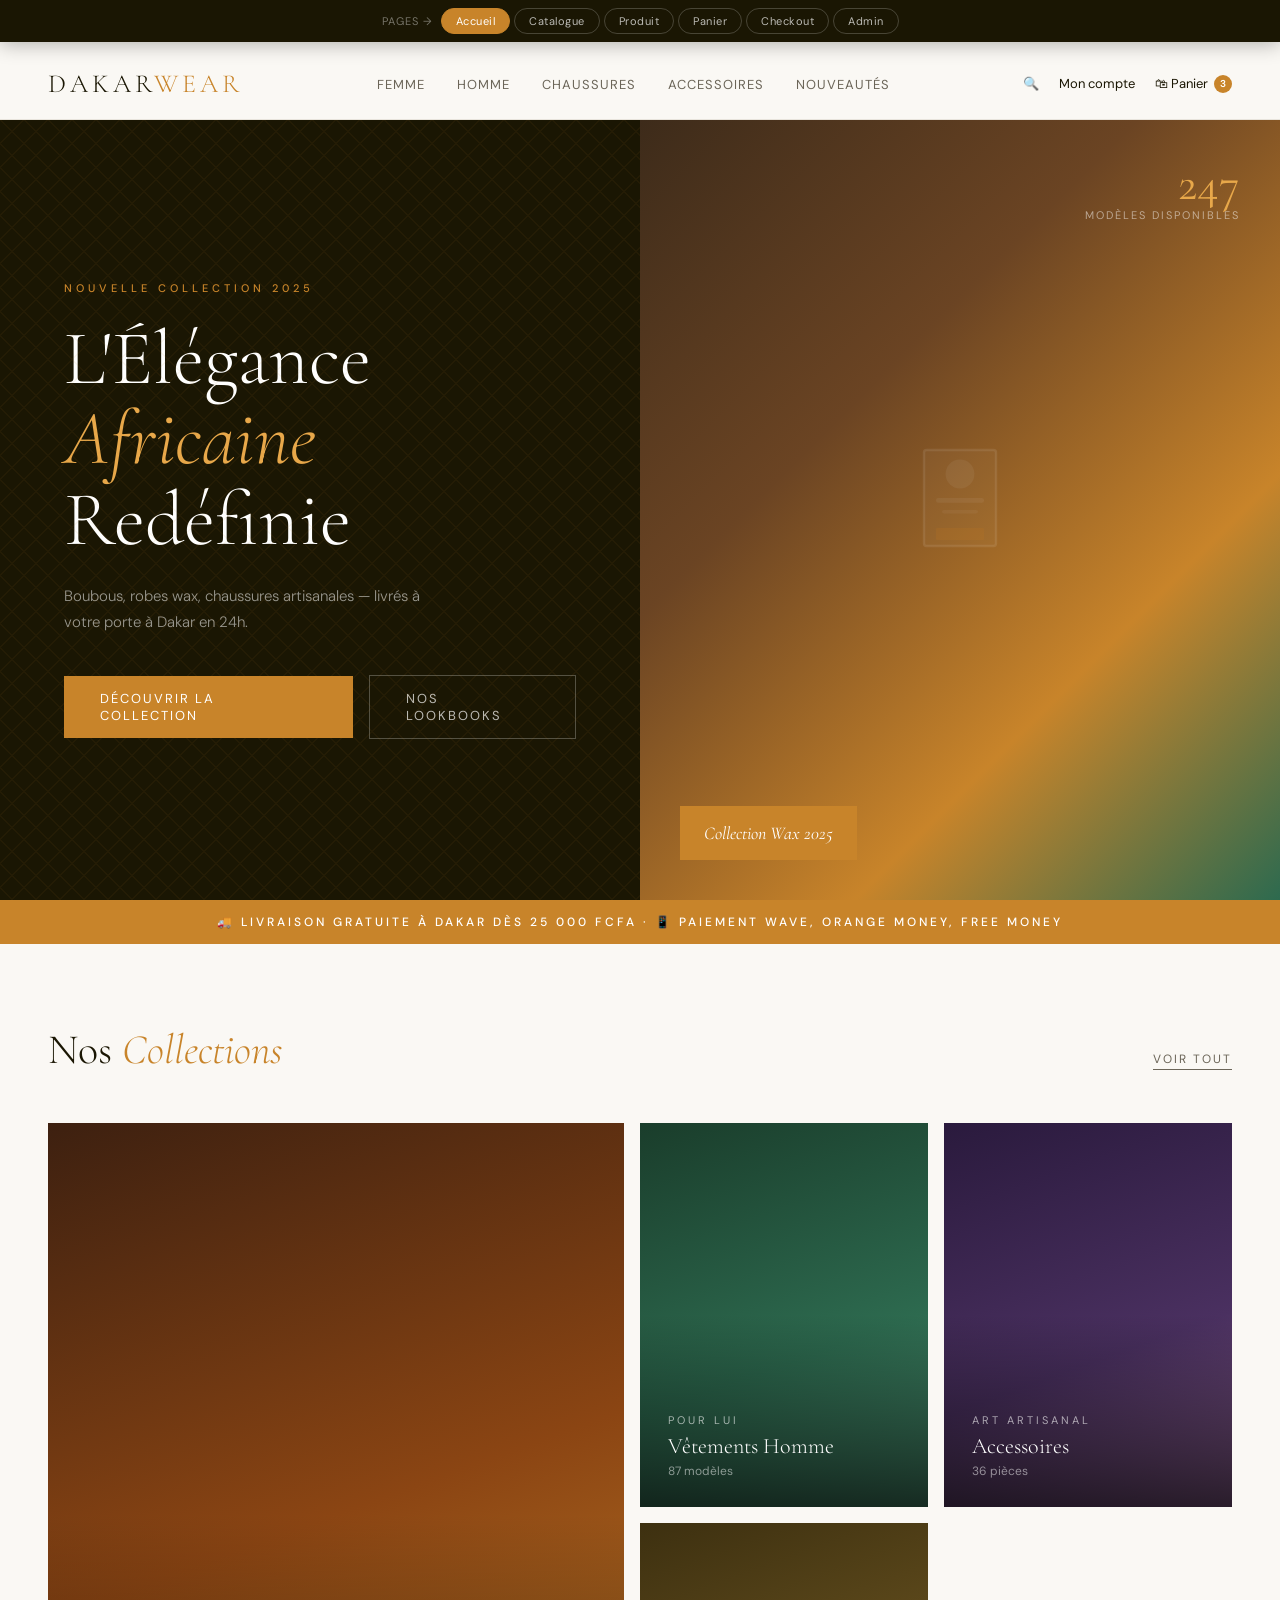
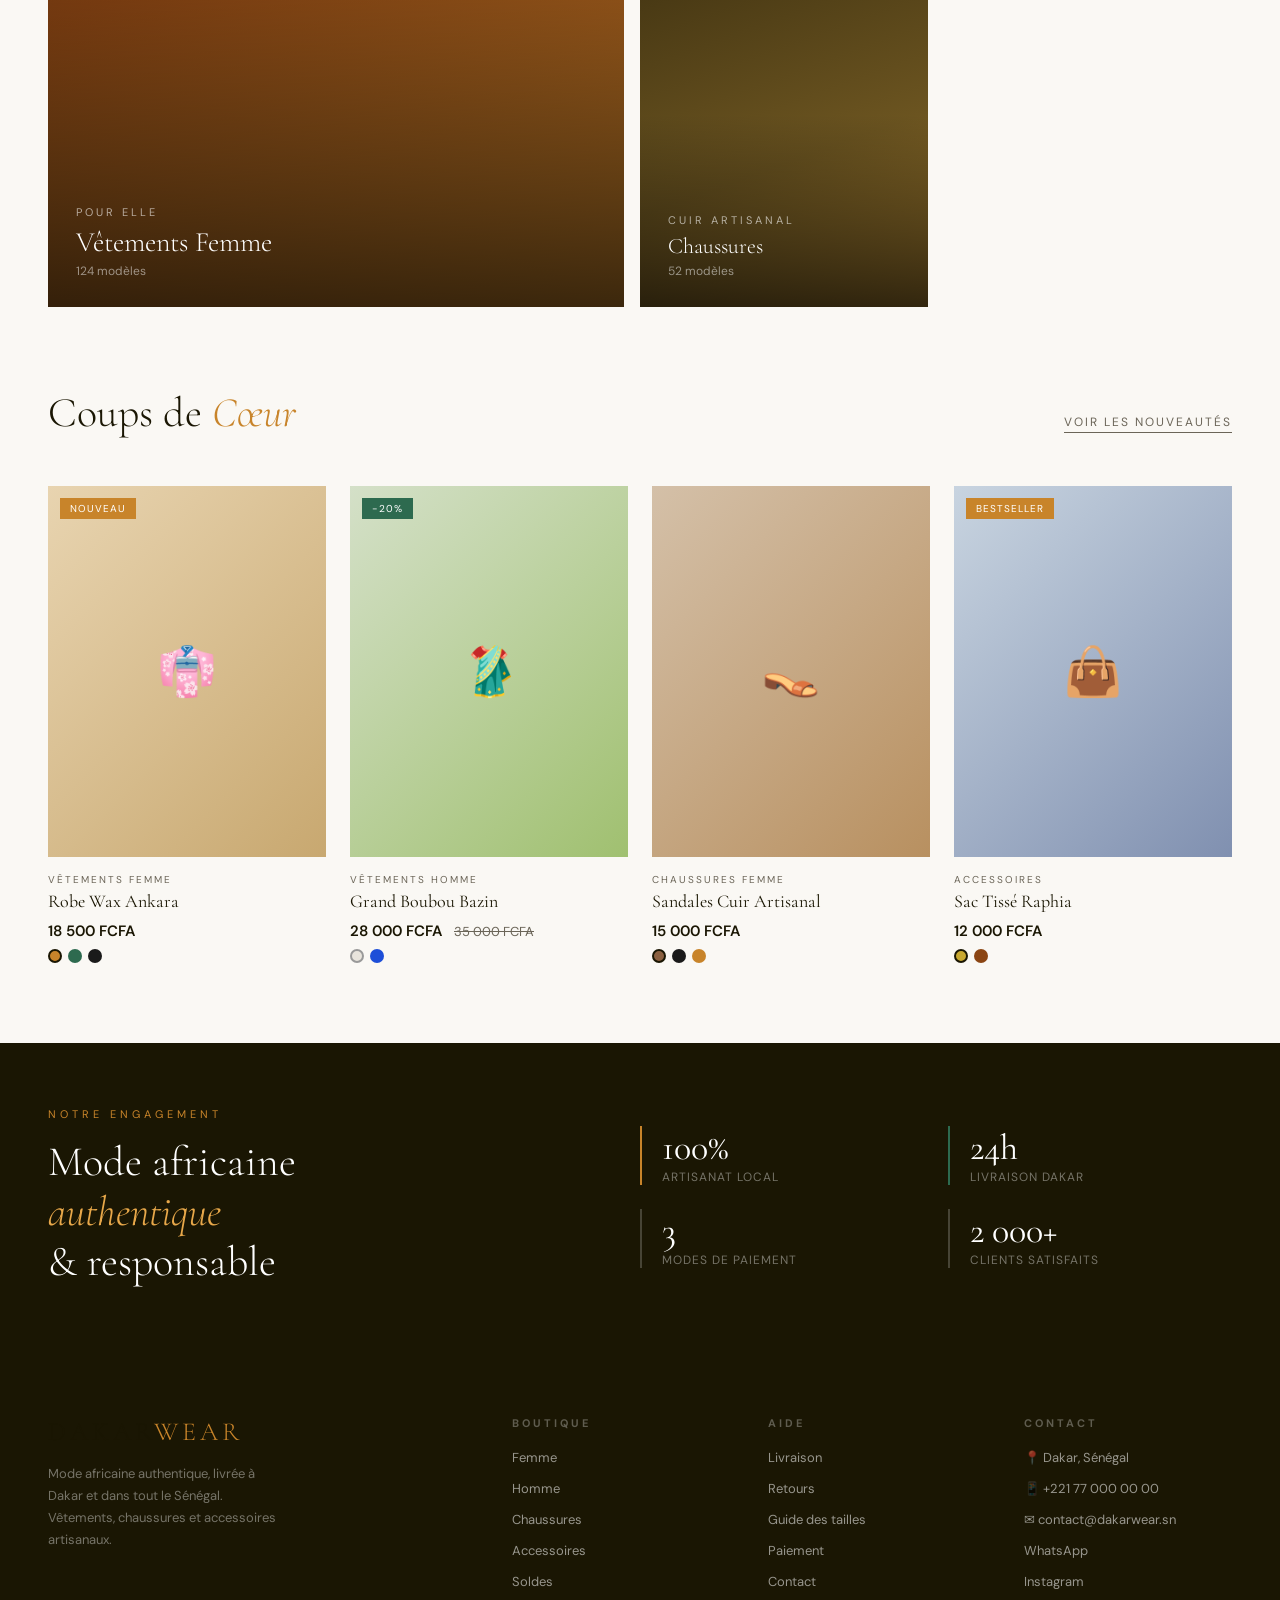
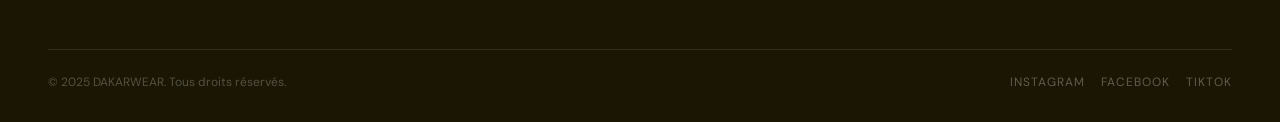
==== mockup/index.html @ 2a0f9be3 "feat: mockup HTML complet boutique africaine" ====
<!DOCTYPE html>
<html lang="fr">
<head>
<meta charset="UTF-8">
<meta name="viewport" content="width=device-width, initial-scale=1.0">
<title>DAKAR WEAR — Mockup</title>
<link href="https://fonts.googleapis.com/css2?family=Cormorant+Garamond:ital,wght@0,300;0,400;0,600;1,300;1,400&family=DM+Sans:wght@300;400;500;600&display=swap" rel="stylesheet">
<style>
  /* ===================== RESET & ROOT ===================== */
  *, *::before, *::after { box-sizing: border-box; margin: 0; padding: 0; }

  :root {
    --ocre: #C8842A;
    --ocre-light: #E8A84A;
    --ocre-dark: #A06818;
    --vert: #2D6A4F;
    --vert-light: #3D8A68;
    --fond: #FAF8F4;
    --noir: #1A1603;
    --gris: #6B6558;
    --gris-light: #E8E4DC;
    --blanc: #FFFFFF;
    --font-display: 'Cormorant Garamond', serif;
    --font-body: 'DM Sans', sans-serif;
  }

  html { scroll-behavior: smooth; }
  body { font-family: var(--font-body); background: var(--fond); color: var(--noir); overflow-x: hidden; }

  /* ===================== NAV PAGES ===================== */
  .page-nav {
    position: fixed; top: 0; left: 0; right: 0; z-index: 1000;
    background: var(--noir); display: flex; align-items: center;
    justify-content: center; gap: 4px; padding: 8px 16px;
    box-shadow: 0 2px 20px rgba(0,0,0,0.3);
  }
  .page-nav span { color: rgba(255,255,255,0.4); font-size: 11px; font-family: var(--font-body); margin-right: 4px; letter-spacing: 1px; text-transform: uppercase; }
  .nav-btn {
    background: transparent; border: 1px solid rgba(255,255,255,0.2);
    color: rgba(255,255,255,0.7); padding: 5px 14px; border-radius: 20px;
    font-family: var(--font-body); font-size: 11px; cursor: pointer;
    transition: all 0.2s; letter-spacing: 0.5px;
  }
  .nav-btn:hover, .nav-btn.active { background: var(--ocre); border-color: var(--ocre); color: white; }

  /* ===================== PAGES ===================== */
  .page { display: none; padding-top: 48px; min-height: 100vh; }
  .page.active { display: block; }

  /* ===================== HEADER ===================== */
  .site-header {
    position: sticky; top: 48px; z-index: 100;
    background: rgba(250, 248, 244, 0.95); backdrop-filter: blur(12px);
    border-bottom: 1px solid var(--gris-light);
    display: flex; align-items: center; justify-content: space-between;
    padding: 0 48px; height: 72px;
  }
  .logo {
    font-family: var(--font-display); font-size: 26px; font-weight: 300;
    letter-spacing: 4px; color: var(--noir); text-transform: uppercase;
    text-decoration: none;
  }
  .logo span { color: var(--ocre); }
  .header-nav { display: flex; gap: 32px; list-style: none; }
  .header-nav a { font-size: 13px; color: var(--gris); text-decoration: none; letter-spacing: 1px; text-transform: uppercase; transition: color 0.2s; }
  .header-nav a:hover { color: var(--ocre); }
  .header-actions { display: flex; align-items: center; gap: 20px; }
  .header-actions a { color: var(--noir); text-decoration: none; font-size: 13px; display: flex; align-items: center; gap: 6px; }
  .cart-badge {
    background: var(--ocre); color: white; border-radius: 50%;
    width: 18px; height: 18px; font-size: 10px; font-weight: 600;
    display: inline-flex; align-items: center; justify-content: center;
  }

  /* ===================== HERO ===================== */
  .hero {
    position: relative; height: calc(100vh - 120px); min-height: 600px;
    display: grid; grid-template-columns: 1fr 1fr; overflow: hidden;
  }
  .hero-left {
    background: var(--noir); display: flex; flex-direction: column;
    justify-content: center; padding: 80px 64px; position: relative; overflow: hidden;
  }
  .hero-pattern {
    position: absolute; inset: 0; opacity: 0.06;
    background-image:
      repeating-linear-gradient(45deg, var(--ocre) 0, var(--ocre) 1px, transparent 0, transparent 50%),
      repeating-linear-gradient(-45deg, var(--ocre) 0, var(--ocre) 1px, transparent 0, transparent 50%);
    background-size: 24px 24px;
  }
  .hero-eyebrow {
    font-size: 11px; letter-spacing: 4px; text-transform: uppercase;
    color: var(--ocre); margin-bottom: 24px; font-family: var(--font-body); font-weight: 500;
  }
  .hero-title {
    font-family: var(--font-display); font-size: clamp(52px, 6vw, 86px);
    font-weight: 300; color: white; line-height: 1.05; margin-bottom: 24px;
  }
  .hero-title em { font-style: italic; color: var(--ocre-light); }
  .hero-sub {
    font-size: 15px; color: rgba(255,255,255,0.55); line-height: 1.7;
    margin-bottom: 40px; max-width: 380px; font-weight: 300;
  }
  .hero-cta-group { display: flex; gap: 16px; align-items: center; }
  .btn-primary {
    background: var(--ocre); color: white; padding: 14px 36px;
    border: none; font-family: var(--font-body); font-size: 13px;
    letter-spacing: 2px; text-transform: uppercase; cursor: pointer;
    text-decoration: none; display: inline-block; transition: background 0.2s;
  }
  .btn-primary:hover { background: var(--ocre-dark); }
  .btn-outline {
    background: transparent; color: rgba(255,255,255,0.7); padding: 14px 36px;
    border: 1px solid rgba(255,255,255,0.25); font-family: var(--font-body);
    font-size: 13px; letter-spacing: 2px; text-transform: uppercase;
    cursor: pointer; text-decoration: none; display: inline-block; transition: all 0.2s;
  }
  .btn-outline:hover { border-color: var(--ocre); color: var(--ocre); }
  .hero-right { position: relative; overflow: hidden; }
  .hero-img {
    width: 100%; height: 100%; object-fit: cover;
    filter: saturate(0.9) contrast(1.05);
  }
  .hero-img-placeholder {
    width: 100%; height: 100%;
    background: linear-gradient(135deg, #3D2B1A 0%, #6B4423 35%, #C8842A 70%, #2D6A4F 100%);
    display: flex; align-items: center; justify-content: center;
  }
  .hero-img-placeholder svg { width: 120px; opacity: 0.3; }
  .hero-badge {
    position: absolute; bottom: 40px; left: 40px;
    background: var(--ocre); color: white; padding: 16px 24px;
    font-family: var(--font-display); font-size: 18px; font-style: italic;
  }
  .hero-stat { position: absolute; top: 40px; right: 40px; text-align: right; }
  .hero-stat-num { font-family: var(--font-display); font-size: 48px; color: white; line-height: 1; }
  .hero-stat-label { font-size: 11px; color: rgba(255,255,255,0.5); letter-spacing: 2px; text-transform: uppercase; }

  /* ===================== STRIP ===================== */
  .strip {
    background: var(--ocre); color: white; text-align: center;
    padding: 14px; font-size: 12px; letter-spacing: 3px; text-transform: uppercase;
    font-weight: 500;
  }
  .strip-vert { background: var(--vert); }

  /* ===================== SECTION ===================== */
  .section { padding: 80px 48px; }
  .section-header { display: flex; align-items: baseline; justify-content: space-between; margin-bottom: 48px; }
  .section-title { font-family: var(--font-display); font-size: 42px; font-weight: 300; }
  .section-title em { font-style: italic; color: var(--ocre); }
  .section-link { font-size: 12px; letter-spacing: 2px; text-transform: uppercase; color: var(--gris); text-decoration: none; border-bottom: 1px solid var(--gris); padding-bottom: 2px; }

  /* ===================== CATEGORIES GRID ===================== */
  .cat-grid { display: grid; grid-template-columns: 2fr 1fr 1fr; gap: 16px; }
  .cat-card {
    position: relative; overflow: hidden; cursor: pointer;
    aspect-ratio: 3/4;
  }
  .cat-card:first-child { aspect-ratio: unset; grid-row: span 2; }
  .cat-bg {
    width: 100%; height: 100%;
    transition: transform 0.5s ease;
  }
  .cat-card:hover .cat-bg { transform: scale(1.04); }
  .cat-bg-1 { background: linear-gradient(160deg, #3D2010 0%, #8B4513 50%, #C8842A 100%); }
  .cat-bg-2 { background: linear-gradient(160deg, #1A3D2B 0%, #2D6A4F 60%, #4A9070 100%); }
  .cat-bg-3 { background: linear-gradient(160deg, #2A1A3D 0%, #4A3060 60%, #8B6090 100%); }
  .cat-bg-4 { background: linear-gradient(160deg, #3D3010 0%, #6B5420 60%, #A88030 100%); }
  .cat-overlay {
    position: absolute; inset: 0;
    background: linear-gradient(to top, rgba(0,0,0,0.7) 0%, transparent 50%);
    display: flex; flex-direction: column; justify-content: flex-end; padding: 28px;
  }
  .cat-label { font-size: 11px; color: rgba(255,255,255,0.6); letter-spacing: 3px; text-transform: uppercase; margin-bottom: 6px; }
  .cat-name { font-family: var(--font-display); font-size: 28px; color: white; font-weight: 300; }
  .cat-count { font-size: 12px; color: rgba(255,255,255,0.5); margin-top: 4px; }

  /* ===================== PRODUCT GRID ===================== */
  .product-grid { display: grid; grid-template-columns: repeat(4, 1fr); gap: 24px; }
  .product-grid-3 { grid-template-columns: repeat(3, 1fr); }
  .product-card { cursor: pointer; }
  .product-img-wrap { position: relative; aspect-ratio: 3/4; overflow: hidden; background: var(--gris-light); margin-bottom: 16px; }
  .product-img-placeholder {
    width: 100%; height: 100%;
    display: flex; align-items: center; justify-content: center;
    font-size: 48px;
  }
  .product-badge {
    position: absolute; top: 12px; left: 12px;
    background: var(--ocre); color: white; font-size: 10px;
    letter-spacing: 1px; text-transform: uppercase; padding: 4px 10px;
  }
  .product-badge-vert { background: var(--vert); }
  .product-quick-add {
    position: absolute; bottom: 0; left: 0; right: 0;
    background: var(--noir); color: white; text-align: center;
    padding: 12px; font-size: 11px; letter-spacing: 2px; text-transform: uppercase;
    transform: translateY(100%); transition: transform 0.25s;
  }
  .product-card:hover .product-quick-add { transform: translateY(0); }
  .product-brand { font-size: 10px; color: var(--gris); letter-spacing: 2px; text-transform: uppercase; margin-bottom: 4px; }
  .product-name { font-family: var(--font-display); font-size: 18px; font-weight: 400; margin-bottom: 8px; }
  .product-price { font-size: 15px; font-weight: 600; color: var(--noir); }
  .product-price-old { font-size: 13px; color: var(--gris); text-decoration: line-through; margin-left: 8px; font-weight: 400; }
  .product-colors { display: flex; gap: 6px; margin-top: 8px; }
  .color-dot { width: 14px; height: 14px; border-radius: 50%; border: 2px solid transparent; cursor: pointer; }
  .color-dot.active { border-color: var(--noir); }

  /* ===================== SIDEBAR LAYOUT ===================== */
  .shop-layout { display: grid; grid-template-columns: 260px 1fr; gap: 40px; padding: 40px 48px; }
  .sidebar h3 { font-family: var(--font-display); font-size: 22px; font-weight: 400; margin-bottom: 24px; padding-bottom: 16px; border-bottom: 1px solid var(--gris-light); }
  .filter-group { margin-bottom: 28px; }
  .filter-label { font-size: 11px; letter-spacing: 2px; text-transform: uppercase; color: var(--gris); margin-bottom: 12px; display: block; font-weight: 500; }
  .filter-options { display: flex; flex-direction: column; gap: 10px; }
  .filter-option { display: flex; align-items: center; gap: 10px; font-size: 14px; color: var(--noir); cursor: pointer; }
  .filter-option input[type="checkbox"] { accent-color: var(--ocre); width: 16px; height: 16px; }
  .filter-option span.count { color: var(--gris); font-size: 12px; margin-left: auto; }
  .size-grid { display: flex; flex-wrap: wrap; gap: 8px; }
  .size-btn { width: 42px; height: 36px; border: 1px solid var(--gris-light); background: white; font-size: 12px; cursor: pointer; transition: all 0.2s; }
  .size-btn:hover, .size-btn.active { background: var(--noir); color: white; border-color: var(--noir); }
  .price-range { display: flex; flex-direction: column; gap: 8px; }
  .price-range input[type="range"] { accent-color: var(--ocre); width: 100%; }
  .price-range-labels { display: flex; justify-content: space-between; font-size: 12px; color: var(--gris); }
  .shop-content {}
  .shop-toolbar { display: flex; align-items: center; justify-content: space-between; margin-bottom: 28px; }
  .result-count { font-size: 13px; color: var(--gris); }
  .sort-select { border: 1px solid var(--gris-light); padding: 8px 16px; font-family: var(--font-body); font-size: 13px; background: white; cursor: pointer; }

  /* ===================== PRODUIT DETAIL ===================== */
  .product-detail { display: grid; grid-template-columns: 1fr 1fr; gap: 0; min-height: calc(100vh - 120px); }
  .product-gallery { position: relative; background: var(--gris-light); }
  .gallery-main { aspect-ratio: 4/5; width: 100%; display: flex; align-items: center; justify-content: center; font-size: 120px; background: linear-gradient(135deg, #E8DCC8 0%, #D4C4A4 100%); }
  .gallery-thumbs { display: flex; gap: 8px; padding: 16px; }
  .gallery-thumb { width: 72px; height: 90px; background: var(--gris-light); cursor: pointer; border: 2px solid transparent; display: flex; align-items: center; justify-content: center; font-size: 24px; transition: border-color 0.2s; }
  .gallery-thumb.active { border-color: var(--ocre); }
  .product-info { padding: 64px 48px; display: flex; flex-direction: column; }
  .breadcrumb { font-size: 12px; color: var(--gris); margin-bottom: 24px; display: flex; gap: 8px; }
  .breadcrumb span { color: var(--gris-light); }
  .product-detail-cat { font-size: 11px; letter-spacing: 3px; text-transform: uppercase; color: var(--ocre); margin-bottom: 12px; font-weight: 500; }
  .product-detail-name { font-family: var(--font-display); font-size: 42px; font-weight: 300; line-height: 1.1; margin-bottom: 20px; }
  .product-detail-price { font-size: 28px; font-weight: 600; margin-bottom: 8px; }
  .product-detail-price-old { font-size: 18px; color: var(--gris); text-decoration: line-through; font-weight: 400; margin-left: 12px; }
  .product-detail-sub { font-size: 13px; color: var(--vert); font-weight: 500; margin-bottom: 28px; }
  .divider { height: 1px; background: var(--gris-light); margin: 24px 0; }
  .option-label { font-size: 11px; letter-spacing: 2px; text-transform: uppercase; color: var(--gris); margin-bottom: 12px; display: block; font-weight: 500; }
  .color-options { display: flex; gap: 12px; margin-bottom: 24px; }
  .color-swatch { width: 32px; height: 32px; border-radius: 50%; cursor: pointer; border: 3px solid transparent; transition: all 0.2s; }
  .color-swatch.active { border-color: var(--noir); transform: scale(1.1); }
  .size-options { display: flex; flex-wrap: wrap; gap: 10px; margin-bottom: 32px; }
  .size-opt { width: 52px; height: 44px; border: 1px solid var(--gris-light); background: white; font-size: 13px; cursor: pointer; transition: all 0.2s; display: flex; align-items: center; justify-content: center; }
  .size-opt:hover { border-color: var(--noir); }
  .size-opt.active { background: var(--noir); color: white; border-color: var(--noir); }
  .size-opt.disabled { opacity: 0.3; cursor: not-allowed; text-decoration: line-through; }
  .add-to-cart-btn { background: var(--noir); color: white; padding: 18px; width: 100%; border: none; font-family: var(--font-body); font-size: 13px; letter-spacing: 3px; text-transform: uppercase; cursor: pointer; transition: background 0.2s; margin-bottom: 12px; }
  .add-to-cart-btn:hover { background: var(--ocre); }
  .wishlist-btn { background: transparent; color: var(--gris); padding: 14px; width: 100%; border: 1px solid var(--gris-light); font-family: var(--font-body); font-size: 13px; letter-spacing: 2px; text-transform: uppercase; cursor: pointer; transition: all 0.2s; margin-bottom: 32px; }
  .wishlist-btn:hover { border-color: var(--ocre); color: var(--ocre); }
  .product-detail-desc { font-size: 14px; line-height: 1.8; color: var(--gris); margin-bottom: 24px; }
  .delivery-info { background: var(--fond); padding: 16px; border-left: 3px solid var(--vert); }
  .delivery-info p { font-size: 13px; color: var(--gris); display: flex; align-items: center; gap: 8px; margin-bottom: 6px; }
  .delivery-info p:last-child { margin-bottom: 0; }

  /* ===================== PANIER ===================== */
  .cart-layout { display: grid; grid-template-columns: 1fr 360px; gap: 40px; padding: 40px 48px; }
  .cart-title { font-family: var(--font-display); font-size: 36px; font-weight: 300; margin-bottom: 8px; }
  .cart-count-label { font-size: 13px; color: var(--gris); margin-bottom: 32px; }
  .cart-items { display: flex; flex-direction: column; gap: 0; }
  .cart-item { display: grid; grid-template-columns: 100px 1fr auto; gap: 20px; padding: 24px 0; border-bottom: 1px solid var(--gris-light); align-items: center; }
  .cart-item-img { aspect-ratio: 3/4; background: var(--gris-light); display: flex; align-items: center; justify-content: center; font-size: 36px; }
  .cart-item-name { font-family: var(--font-display); font-size: 20px; font-weight: 400; margin-bottom: 6px; }
  .cart-item-meta { font-size: 12px; color: var(--gris); letter-spacing: 1px; text-transform: uppercase; margin-bottom: 12px; }
  .qty-control { display: flex; align-items: center; gap: 12px; }
  .qty-btn { width: 28px; height: 28px; border: 1px solid var(--gris-light); background: white; cursor: pointer; font-size: 14px; display: flex; align-items: center; justify-content: center; transition: all 0.2s; }
  .qty-btn:hover { background: var(--noir); color: white; border-color: var(--noir); }
  .qty-num { font-size: 16px; font-weight: 500; min-width: 20px; text-align: center; }
  .cart-item-price-col { text-align: right; display: flex; flex-direction: column; gap: 12px; align-items: flex-end; }
  .cart-item-price { font-size: 18px; font-weight: 600; }
  .cart-remove { font-size: 12px; color: var(--gris); text-decoration: underline; cursor: pointer; background: none; border: none; font-family: var(--font-body); }
  .cart-summary { position: sticky; top: 100px; }
  .cart-summary-box { background: white; border: 1px solid var(--gris-light); padding: 32px; }
  .summary-title { font-family: var(--font-display); font-size: 24px; font-weight: 400; margin-bottom: 24px; }
  .summary-line { display: flex; justify-content: space-between; font-size: 14px; margin-bottom: 12px; color: var(--gris); }
  .summary-line.total { font-size: 18px; font-weight: 600; color: var(--noir); border-top: 1px solid var(--gris-light); padding-top: 16px; margin-top: 16px; }
  .coupon-input { display: flex; gap: 0; margin-bottom: 20px; }
  .coupon-input input { flex: 1; padding: 12px 16px; border: 1px solid var(--gris-light); font-family: var(--font-body); font-size: 13px; outline: none; }
  .coupon-input button { padding: 12px 20px; background: var(--noir); color: white; border: none; font-family: var(--font-body); font-size: 12px; letter-spacing: 1px; cursor: pointer; }
  .checkout-btn { width: 100%; padding: 18px; background: var(--ocre); color: white; border: none; font-family: var(--font-body); font-size: 13px; letter-spacing: 3px; text-transform: uppercase; cursor: pointer; transition: background 0.2s; margin-bottom: 16px; }
  .checkout-btn:hover { background: var(--ocre-dark); }
  .payment-icons { display: flex; gap: 8px; justify-content: center; align-items: center; }
  .pay-icon { background: var(--fond); border: 1px solid var(--gris-light); padding: 6px 12px; font-size: 11px; font-weight: 600; letter-spacing: 1px; border-radius: 4px; }
  .pay-icon.wave { background: #1D8BF8; color: white; border-color: #1D8BF8; }
  .pay-icon.orange { background: #FF6600; color: white; border-color: #FF6600; }
  .pay-icon.free { background: #00C853; color: white; border-color: #00C853; }

  /* ===================== CHECKOUT ===================== */
  .checkout-layout { display: grid; grid-template-columns: 1fr 400px; gap: 0; min-height: calc(100vh - 120px); }
  .checkout-form-side { padding: 48px; border-right: 1px solid var(--gris-light); }
  .checkout-summary-side { padding: 48px; background: white; }
  .checkout-steps { display: flex; gap: 0; margin-bottom: 40px; }
  .checkout-step { flex: 1; display: flex; align-items: center; gap: 12px; padding-bottom: 16px; border-bottom: 2px solid var(--gris-light); position: relative; }
  .checkout-step.active { border-bottom-color: var(--ocre); }
  .checkout-step.done { border-bottom-color: var(--vert); }
  .step-num { width: 28px; height: 28px; border-radius: 50%; border: 2px solid var(--gris-light); display: flex; align-items: center; justify-content: center; font-size: 12px; font-weight: 600; flex-shrink: 0; }
  .checkout-step.active .step-num { background: var(--ocre); border-color: var(--ocre); color: white; }
  .checkout-step.done .step-num { background: var(--vert); border-color: var(--vert); color: white; }
  .step-label { font-size: 12px; color: var(--gris); letter-spacing: 1px; text-transform: uppercase; }
  .checkout-step.active .step-label { color: var(--noir); font-weight: 500; }
  .form-section-title { font-family: var(--font-display); font-size: 28px; font-weight: 300; margin-bottom: 28px; }
  .form-row { display: grid; grid-template-columns: 1fr 1fr; gap: 16px; margin-bottom: 16px; }
  .form-row.full { grid-template-columns: 1fr; }
  .form-group { display: flex; flex-direction: column; gap: 6px; margin-bottom: 16px; }
  .form-group label { font-size: 11px; letter-spacing: 2px; text-transform: uppercase; color: var(--gris); font-weight: 500; }
  .form-group input, .form-group select, .form-group textarea {
    padding: 12px 16px; border: 1px solid var(--gris-light); background: white;
    font-family: var(--font-body); font-size: 14px; outline: none;
    transition: border-color 0.2s;
  }
  .form-group input:focus, .form-group select:focus { border-color: var(--ocre); }
  .phone-input { display: flex; }
  .phone-prefix { padding: 12px 14px; background: var(--fond); border: 1px solid var(--gris-light); border-right: none; font-size: 14px; color: var(--gris); white-space: nowrap; }
  .phone-field { flex: 1; padding: 12px 16px; border: 1px solid var(--gris-light); font-family: var(--font-body); font-size: 14px; outline: none; }
  .payment-methods { display: flex; flex-direction: column; gap: 12px; margin-bottom: 28px; }
  .payment-method {
    border: 2px solid var(--gris-light); padding: 16px 20px;
    display: flex; align-items: center; gap: 16px; cursor: pointer; transition: all 0.2s;
  }
  .payment-method.selected { border-color: var(--ocre); background: #FFF8F0; }
  .payment-method input[type="radio"] { accent-color: var(--ocre); width: 18px; height: 18px; }
  .payment-method-logo { font-weight: 700; font-size: 14px; padding: 4px 10px; border-radius: 4px; }
  .payment-method-logo.wave { background: #1D8BF8; color: white; }
  .payment-method-logo.orange { background: #FF6600; color: white; }
  .payment-method-logo.free { background: #00C853; color: white; }
  .payment-method-info { flex: 1; }
  .payment-method-name { font-size: 14px; font-weight: 500; }
  .payment-method-desc { font-size: 12px; color: var(--gris); }
  .place-order-btn { width: 100%; padding: 18px; background: var(--ocre); color: white; border: none; font-family: var(--font-body); font-size: 14px; letter-spacing: 3px; text-transform: uppercase; cursor: pointer; transition: background 0.2s; }
  .place-order-btn:hover { background: var(--ocre-dark); }
  .checkout-order-item { display: flex; gap: 16px; align-items: center; margin-bottom: 16px; padding-bottom: 16px; border-bottom: 1px solid var(--gris-light); }
  .checkout-order-img { width: 64px; height: 80px; background: var(--gris-light); display: flex; align-items: center; justify-content: center; font-size: 28px; flex-shrink: 0; position: relative; }
  .checkout-order-badge { position: absolute; top: -6px; right: -6px; background: var(--gris); color: white; border-radius: 50%; width: 20px; height: 20px; font-size: 11px; display: flex; align-items: center; justify-content: center; }
  .checkout-order-name { font-size: 14px; font-weight: 500; margin-bottom: 4px; }
  .checkout-order-meta { font-size: 12px; color: var(--gris); }
  .checkout-order-price { margin-left: auto; font-size: 14px; font-weight: 600; }

  /* ===================== ADMIN DASHBOARD ===================== */
  .admin-layout { display: grid; grid-template-columns: 220px 1fr; min-height: calc(100vh - 48px); }
  .admin-sidebar { background: var(--noir); padding: 32px 0; }
  .admin-logo { font-family: var(--font-display); font-size: 18px; color: white; padding: 0 24px 28px; border-bottom: 1px solid rgba(255,255,255,0.1); margin-bottom: 24px; letter-spacing: 2px; text-transform: uppercase; }
  .admin-logo span { color: var(--ocre); }
  .admin-nav-item { display: flex; align-items: center; gap: 12px; padding: 12px 24px; font-size: 13px; color: rgba(255,255,255,0.5); cursor: pointer; transition: all 0.2s; text-decoration: none; letter-spacing: 0.5px; }
  .admin-nav-item:hover, .admin-nav-item.active { background: rgba(255,255,255,0.06); color: white; }
  .admin-nav-item.active { border-right: 2px solid var(--ocre); color: var(--ocre-light); }
  .admin-nav-section { font-size: 10px; letter-spacing: 3px; color: rgba(255,255,255,0.2); padding: 16px 24px 8px; text-transform: uppercase; }
  .admin-content { background: #F4F2EE; padding: 36px; overflow-y: auto; }
  .admin-header { display: flex; align-items: center; justify-content: space-between; margin-bottom: 32px; }
  .admin-title { font-family: var(--font-display); font-size: 32px; font-weight: 300; }
  .admin-header-actions { display: flex; gap: 12px; }
  .btn-admin { padding: 10px 20px; background: var(--ocre); color: white; border: none; font-family: var(--font-body); font-size: 12px; letter-spacing: 1px; cursor: pointer; border-radius: 2px; }
  .stats-grid { display: grid; grid-template-columns: repeat(4, 1fr); gap: 16px; margin-bottom: 32px; }
  .stat-card { background: white; padding: 24px; border-radius: 2px; border-left: 3px solid var(--gris-light); }
  .stat-card.ocre { border-left-color: var(--ocre); }
  .stat-card.vert { border-left-color: var(--vert); }
  .stat-card.bleu { border-left-color: #2D4A6A; }
  .stat-card.rouge { border-left-color: #8B2020; }
  .stat-label { font-size: 11px; color: var(--gris); letter-spacing: 2px; text-transform: uppercase; margin-bottom: 8px; }
  .stat-value { font-family: var(--font-display); font-size: 32px; font-weight: 400; margin-bottom: 4px; }
  .stat-change { font-size: 12px; }
  .stat-change.up { color: var(--vert); }
  .stat-change.down { color: #C83030; }
  .admin-table-card { background: white; border-radius: 2px; overflow: hidden; }
  .admin-table-header { padding: 20px 24px; border-bottom: 1px solid var(--gris-light); display: flex; align-items: center; justify-content: space-between; }
  .admin-table-title { font-size: 15px; font-weight: 500; }
  table { width: 100%; border-collapse: collapse; }
  th { text-align: left; padding: 12px 24px; font-size: 11px; letter-spacing: 2px; text-transform: uppercase; color: var(--gris); background: #FAF8F4; border-bottom: 1px solid var(--gris-light); }
  td { padding: 14px 24px; font-size: 13px; border-bottom: 1px solid #F0EDE8; }
  tr:last-child td { border-bottom: none; }
  tr:hover td { background: #FAF8F4; }
  .status-badge { padding: 4px 10px; font-size: 11px; letter-spacing: 1px; text-transform: uppercase; font-weight: 500; border-radius: 2px; }
  .status-new { background: #EBF5FF; color: #1D6FA8; }
  .status-processing { background: #FFF8E8; color: #A06818; }
  .status-shipped { background: #EDFAF3; color: #1D7A4A; }
  .status-delivered { background: #E8F0E8; color: #2D6A4F; }
  .status-cancelled { background: #FAE8E8; color: #8B2020; }

  /* ===================== FOOTER ===================== */
  footer { background: var(--noir); color: white; padding: 64px 48px 32px; margin-top: 0; }
  .footer-grid { display: grid; grid-template-columns: 2fr 1fr 1fr 1fr; gap: 48px; margin-bottom: 48px; }
  .footer-brand .logo { display: block; margin-bottom: 16px; }
  .footer-desc { font-size: 13px; color: rgba(255,255,255,0.4); line-height: 1.7; max-width: 240px; }
  .footer-col h4 { font-size: 11px; letter-spacing: 3px; text-transform: uppercase; color: rgba(255,255,255,0.3); margin-bottom: 16px; }
  .footer-col ul { list-style: none; }
  .footer-col li { margin-bottom: 10px; }
  .footer-col a { font-size: 13px; color: rgba(255,255,255,0.55); text-decoration: none; transition: color 0.2s; }
  .footer-col a:hover { color: var(--ocre); }
  .footer-bottom { border-top: 1px solid rgba(255,255,255,0.1); padding-top: 24px; display: flex; justify-content: space-between; align-items: center; }
  .footer-bottom p { font-size: 12px; color: rgba(255,255,255,0.25); }
  .social-links { display: flex; gap: 16px; }
  .social-links a { font-size: 12px; color: rgba(255,255,255,0.3); text-decoration: none; letter-spacing: 1px; text-transform: uppercase; }
  .social-links a:hover { color: var(--ocre); }

  /* ===================== ACCENTS ===================== */
  .tag { display: inline-block; padding: 4px 10px; background: var(--fond); border: 1px solid var(--gris-light); font-size: 11px; letter-spacing: 1px; text-transform: uppercase; color: var(--gris); }
  .star { color: var(--ocre); }
  .review-stars { display: flex; gap: 2px; margin-bottom: 4px; }
  .section-bg-dark { background: var(--noir); color: white; }
  .section-bg-ocre { background: var(--ocre); color: white; }

  /* ===================== ANIMATIONS ===================== */
  @keyframes fadeIn { from { opacity: 0; transform: translateY(12px); } to { opacity: 1; transform: translateY(0); } }
  .page.active > * { animation: fadeIn 0.3s ease forwards; }
</style>
</head>
<body>

<!-- NAV PAGES MOCKUP -->
<nav class="page-nav">
  <span>PAGES →</span>
  <button class="nav-btn active" onclick="showPage('accueil')">Accueil</button>
  <button class="nav-btn" onclick="showPage('catalogue')">Catalogue</button>
  <button class="nav-btn" onclick="showPage('produit')">Produit</button>
  <button class="nav-btn" onclick="showPage('panier')">Panier</button>
  <button class="nav-btn" onclick="showPage('checkout')">Checkout</button>
  <button class="nav-btn" onclick="showPage('admin')">Admin</button>
</nav>

<!-- ==================== PAGE ACCUEIL ==================== -->
<div class="page active" id="page-accueil">

  <header class="site-header">
    <a href="#" class="logo">DAKAR<span>WEAR</span></a>
    <ul class="header-nav">
      <li><a href="#">Femme</a></li>
      <li><a href="#">Homme</a></li>
      <li><a href="#">Chaussures</a></li>
      <li><a href="#">Accessoires</a></li>
      <li><a href="#">Nouveautés</a></li>
    </ul>
    <div class="header-actions">
      <a href="#">🔍</a>
      <a href="#">Mon compte</a>
      <a href="#" onclick="showPage('panier')">
        🛍 Panier <span class="cart-badge">3</span>
      </a>
    </div>
  </header>

  <!-- HERO -->
  <section class="hero">
    <div class="hero-left">
      <div class="hero-pattern"></div>
      <p class="hero-eyebrow">Nouvelle Collection 2025</p>
      <h1 class="hero-title">L'Élégance<br><em>Africaine</em><br>Redéfinie</h1>
      <p class="hero-sub">Boubous, robes wax, chaussures artisanales — livrés à votre porte à Dakar en 24h.</p>
      <div class="hero-cta-group">
        <a href="#" class="btn-primary" onclick="showPage('catalogue')">Découvrir la collection</a>
        <a href="#" class="btn-outline">Nos lookbooks</a>
      </div>
    </div>
    <div class="hero-right">
      <div class="hero-img-placeholder">
        <svg viewBox="0 0 100 120" fill="none" xmlns="http://www.w3.org/2000/svg">
          <rect x="20" y="10" width="60" height="80" rx="2" fill="rgba(255,255,255,0.1)" stroke="rgba(255,255,255,0.3)" stroke-width="2"/>
          <circle cx="50" cy="30" r="12" fill="rgba(255,255,255,0.2)"/>
          <rect x="30" y="50" width="40" height="4" rx="2" fill="rgba(255,255,255,0.2)"/>
          <rect x="35" y="60" width="30" height="3" rx="2" fill="rgba(255,255,255,0.15)"/>
          <rect x="30" y="75" width="40" height="10" rx="1" fill="rgba(200,132,42,0.6)"/>
        </svg>
      </div>
      <div class="hero-badge">Collection Wax 2025</div>
      <div class="hero-stat">
        <div class="hero-stat-num" style="color:var(--ocre-light);">247</div>
        <div class="hero-stat-label">Modèles disponibles</div>
      </div>
    </div>
  </section>

  <div class="strip">🚚 Livraison gratuite à Dakar dès 25 000 FCFA · 📱 Paiement Wave, Orange Money, Free Money</div>

  <!-- CATEGORIES -->
  <section class="section">
    <div class="section-header">
      <h2 class="section-title">Nos <em>Collections</em></h2>
      <a href="#" class="section-link" onclick="showPage('catalogue')">Voir tout</a>
    </div>
    <div class="cat-grid">
      <div class="cat-card" onclick="showPage('catalogue')">
        <div class="cat-bg cat-bg-1" style="height:100%;min-height:400px;"></div>
        <div class="cat-overlay">
          <span class="cat-label">Pour elle</span>
          <div class="cat-name">Vêtements Femme</div>
          <div class="cat-count">124 modèles</div>
        </div>
      </div>
      <div class="cat-card" onclick="showPage('catalogue')">
        <div class="cat-bg cat-bg-2" style="height:100%;min-height:190px;"></div>
        <div class="cat-overlay">
          <span class="cat-label">Pour lui</span>
          <div class="cat-name" style="font-size:22px;">Vêtements Homme</div>
          <div class="cat-count">87 modèles</div>
        </div>
      </div>
      <div class="cat-card" onclick="showPage('catalogue')">
        <div class="cat-bg cat-bg-3" style="height:100%;min-height:190px;"></div>
        <div class="cat-overlay">
          <span class="cat-label">Art artisanal</span>
          <div class="cat-name" style="font-size:22px;">Accessoires</div>
          <div class="cat-count">36 pièces</div>
        </div>
      </div>
      <div class="cat-card" onclick="showPage('catalogue')">
        <div class="cat-bg cat-bg-4" style="height:100%;min-height:190px;"></div>
        <div class="cat-overlay">
          <span class="cat-label">Cuir artisanal</span>
          <div class="cat-name" style="font-size:22px;">Chaussures</div>
          <div class="cat-count">52 modèles</div>
        </div>
      </div>
    </div>
  </section>

  <!-- FEATURED PRODUCTS -->
  <section class="section" style="padding-top:0;">
    <div class="section-header">
      <h2 class="section-title">Coups de <em>Cœur</em></h2>
      <a href="#" class="section-link">Voir les nouveautés</a>
    </div>
    <div class="product-grid">
      <div class="product-card" onclick="showPage('produit')">
        <div class="product-img-wrap">
          <div class="product-img-placeholder" style="background:linear-gradient(135deg,#E8D4B0,#C8A870);">👘</div>
          <span class="product-badge">Nouveau</span>
          <div class="product-quick-add">+ Ajouter au panier</div>
        </div>
        <div class="product-brand">Vêtements Femme</div>
        <div class="product-name">Robe Wax Ankara</div>
        <div>
          <span class="product-price">18 500 FCFA</span>
        </div>
        <div class="product-colors">
          <div class="color-dot active" style="background:#C8842A;"></div>
          <div class="color-dot" style="background:#2D6A4F;"></div>
          <div class="color-dot" style="background:#1A1A1A;"></div>
        </div>
      </div>
      <div class="product-card" onclick="showPage('produit')">
        <div class="product-img-wrap">
          <div class="product-img-placeholder" style="background:linear-gradient(135deg,#D4E0C8,#A0C070);">🥻</div>
          <span class="product-badge product-badge-vert">−20%</span>
          <div class="product-quick-add">+ Ajouter au panier</div>
        </div>
        <div class="product-brand">Vêtements Homme</div>
        <div class="product-name">Grand Boubou Bazin</div>
        <div>
          <span class="product-price">28 000 FCFA</span>
          <span class="product-price-old">35 000 FCFA</span>
        </div>
        <div class="product-colors">
          <div class="color-dot active" style="background:#E8E4DC;border-color:#999;"></div>
          <div class="color-dot" style="background:#1D4ED8;"></div>
        </div>
      </div>
      <div class="product-card" onclick="showPage('produit')">
        <div class="product-img-wrap">
          <div class="product-img-placeholder" style="background:linear-gradient(135deg,#D4C0A8,#B89060);">👡</div>
          <div class="product-quick-add">+ Ajouter au panier</div>
        </div>
        <div class="product-brand">Chaussures Femme</div>
        <div class="product-name">Sandales Cuir Artisanal</div>
        <div>
          <span class="product-price">15 000 FCFA</span>
        </div>
        <div class="product-colors">
          <div class="color-dot active" style="background:#8B6040;"></div>
          <div class="color-dot" style="background:#1A1A1A;"></div>
          <div class="color-dot" style="background:#C8842A;"></div>
        </div>
      </div>
      <div class="product-card" onclick="showPage('produit')">
        <div class="product-img-wrap">
          <div class="product-img-placeholder" style="background:linear-gradient(135deg,#C8D4E0,#8090B0);">👜</div>
          <span class="product-badge">Bestseller</span>
          <div class="product-quick-add">+ Ajouter au panier</div>
        </div>
        <div class="product-brand">Accessoires</div>
        <div class="product-name">Sac Tissé Raphia</div>
        <div>
          <span class="product-price">12 000 FCFA</span>
        </div>
        <div class="product-colors">
          <div class="color-dot active" style="background:#C8A830;"></div>
          <div class="color-dot" style="background:#8B4513;"></div>
        </div>
      </div>
    </div>
  </section>

  <!-- BRAND STRIP -->
  <section style="background:var(--noir);padding:64px 48px;display:grid;grid-template-columns:1fr 1fr;gap:0;align-items:center;">
    <div>
      <p style="font-size:11px;letter-spacing:4px;color:var(--ocre);text-transform:uppercase;margin-bottom:16px;">Notre engagement</p>
      <h2 style="font-family:var(--font-display);font-size:42px;font-weight:300;color:white;line-height:1.2;">Mode africaine<br><em style="font-style:italic;color:var(--ocre-light);">authentique</em><br>& responsable</h2>
    </div>
    <div style="display:grid;grid-template-columns:1fr 1fr;gap:24px;">
      <div style="border-left:2px solid var(--ocre);padding-left:20px;">
        <div style="font-family:var(--font-display);font-size:36px;color:white;">100%</div>
        <div style="font-size:12px;color:rgba(255,255,255,0.4);letter-spacing:1px;text-transform:uppercase;">Artisanat local</div>
      </div>
      <div style="border-left:2px solid var(--vert);padding-left:20px;">
        <div style="font-family:var(--font-display);font-size:36px;color:white;">24h</div>
        <div style="font-size:12px;color:rgba(255,255,255,0.4);letter-spacing:1px;text-transform:uppercase;">Livraison Dakar</div>
      </div>
      <div style="border-left:2px solid rgba(255,255,255,0.2);padding-left:20px;">
        <div style="font-family:var(--font-display);font-size:36px;color:white;">3</div>
        <div style="font-size:12px;color:rgba(255,255,255,0.4);letter-spacing:1px;text-transform:uppercase;">Modes de paiement</div>
      </div>
      <div style="border-left:2px solid rgba(255,255,255,0.2);padding-left:20px;">
        <div style="font-family:var(--font-display);font-size:36px;color:white;">2 000+</div>
        <div style="font-size:12px;color:rgba(255,255,255,0.4);letter-spacing:1px;text-transform:uppercase;">Clients satisfaits</div>
      </div>
    </div>
  </section>

  <footer>
    <div class="footer-grid">
      <div class="footer-brand">
        <a href="#" class="logo">DAKAR<span>WEAR</span></a>
        <p class="footer-desc">Mode africaine authentique, livrée à Dakar et dans tout le Sénégal. Vêtements, chaussures et accessoires artisanaux.</p>
      </div>
      <div class="footer-col">
        <h4>Boutique</h4>
        <ul>
          <li><a href="#">Femme</a></li>
          <li><a href="#">Homme</a></li>
          <li><a href="#">Chaussures</a></li>
          <li><a href="#">Accessoires</a></li>
          <li><a href="#">Soldes</a></li>
        </ul>
      </div>
      <div class="footer-col">
        <h4>Aide</h4>
        <ul>
          <li><a href="#">Livraison</a></li>
          <li><a href="#">Retours</a></li>
          <li><a href="#">Guide des tailles</a></li>
          <li><a href="#">Paiement</a></li>
          <li><a href="#">Contact</a></li>
        </ul>
      </div>
      <div class="footer-col">
        <h4>Contact</h4>
        <ul>
          <li><a href="#">📍 Dakar, Sénégal</a></li>
          <li><a href="#">📱 +221 77 000 00 00</a></li>
          <li><a href="#">✉ contact@dakarwear.sn</a></li>
          <li><a href="#">WhatsApp</a></li>
          <li><a href="#">Instagram</a></li>
        </ul>
      </div>
    </div>
    <div class="footer-bottom">
      <p>© 2025 DAKARWEAR. Tous droits réservés.</p>
      <div class="social-links">
        <a href="#">Instagram</a>
        <a href="#">Facebook</a>
        <a href="#">TikTok</a>
      </div>
    </div>
  </footer>
</div>

<!-- ==================== PAGE CATALOGUE ==================== -->
<div class="page" id="page-catalogue">
  <header class="site-header">
    <a href="#" class="logo">DAKAR<span>WEAR</span></a>
    <ul class="header-nav">
      <li><a href="#" style="color:var(--ocre);">Femme</a></li>
      <li><a href="#">Homme</a></li>
      <li><a href="#">Chaussures</a></li>
      <li><a href="#">Accessoires</a></li>
    </ul>
    <div class="header-actions">
      <a href="#">🔍</a>
      <a href="#">Mon compte</a>
      <a href="#" onclick="showPage('panier')">🛍 <span class="cart-badge">3</span></a>
    </div>
  </header>

  <div style="padding:20px 48px;border-bottom:1px solid var(--gris-light);font-size:12px;color:var(--gris);">
    Accueil &nbsp;/&nbsp; <span style="color:var(--noir);">Vêtements Femme</span>
  </div>

  <div class="shop-layout">
    <!-- SIDEBAR FILTRES -->
    <aside class="sidebar">
      <h3>Filtres</h3>

      <div class="filter-group">
        <span class="filter-label">Catégorie</span>
        <div class="filter-options">
          <label class="filter-option"><input type="checkbox" checked> Vêtements Femme <span class="count">124</span></label>
          <label class="filter-option"><input type="checkbox"> Vêtements Homme <span class="count">87</span></label>
          <label class="filter-option"><input type="checkbox"> Chaussures Femme <span class="count">31</span></label>
          <label class="filter-option"><input type="checkbox"> Chaussures Homme <span class="count">21</span></label>
          <label class="filter-option"><input type="checkbox"> Accessoires <span class="count">36</span></label>
        </div>
      </div>

      <div class="filter-group">
        <span class="filter-label">Prix (FCFA)</span>
        <div class="price-range">
          <input type="range" min="0" max="100000" value="50000">
          <div class="price-range-labels"><span>0 FCFA</span><span>50 000 FCFA</span></div>
        </div>
      </div>

      <div class="filter-group">
        <span class="filter-label">Taille</span>
        <div class="size-grid">
          <button class="size-btn">XS</button>
          <button class="size-btn active">S</button>
          <button class="size-btn active">M</button>
          <button class="size-btn">L</button>
          <button class="size-btn">XL</button>
          <button class="size-btn">XXL</button>
        </div>
      </div>

      <div class="filter-group">
        <span class="filter-label">Couleur</span>
        <div style="display:flex;gap:10px;flex-wrap:wrap;">
          <div class="color-dot active" style="background:#C8842A;width:24px;height:24px;" title="Ocre"></div>
          <div class="color-dot" style="background:#2D6A4F;width:24px;height:24px;" title="Vert"></div>
          <div class="color-dot" style="background:#1A1A1A;width:24px;height:24px;" title="Noir"></div>
          <div class="color-dot" style="background:#F5F0E8;width:24px;height:24px;border-color:#CCC;" title="Beige"></div>
          <div class="color-dot" style="background:#1D4ED8;width:24px;height:24px;" title="Bleu"></div>
          <div class="color-dot" style="background:#DC2626;width:24px;height:24px;" title="Rouge"></div>
        </div>
      </div>
    </aside>

    <!-- PRODUCTS -->
    <div class="shop-content">
      <div class="shop-toolbar">
        <span class="result-count">124 résultats</span>
        <select class="sort-select">
          <option>Trier : Nouveautés</option>
          <option>Prix croissant</option>
          <option>Prix décroissant</option>
          <option>Meilleures ventes</option>
        </select>
      </div>
      <div class="product-grid product-grid-3">
        <div class="product-card" onclick="showPage('produit')">
          <div class="product-img-wrap">
            <div class="product-img-placeholder" style="background:linear-gradient(135deg,#E8D4B0,#C8A870);">👘</div>
            <span class="product-badge">Nouveau</span>
            <div class="product-quick-add">+ Ajouter au panier</div>
          </div>
          <div class="product-brand">Robe</div>
          <div class="product-name">Robe Wax Ankara</div>
          <div><span class="product-price">18 500 FCFA</span></div>
          <div class="product-colors">
            <div class="color-dot active" style="background:#C8842A;"></div>
            <div class="color-dot" style="background:#2D6A4F;"></div>
            <div class="color-dot" style="background:#1A1A1A;"></div>
          </div>
        </div>
        <div class="product-card" onclick="showPage('produit')">
          <div class="product-img-wrap">
            <div class="product-img-placeholder" style="background:linear-gradient(135deg,#D4E0C8,#A0C070);">🥻</div>
            <span class="product-badge product-badge-vert">−20%</span>
            <div class="product-quick-add">+ Ajouter au panier</div>
          </div>
          <div class="product-brand">Ensemble</div>
          <div class="product-name">Ensemble 2 pièces Wax</div>
          <div><span class="product-price">22 400 FCFA</span><span class="product-price-old">28 000 FCFA</span></div>
          <div class="product-colors">
            <div class="color-dot active" style="background:#2D6A4F;"></div>
            <div class="color-dot" style="background:#C8842A;"></div>
          </div>
        </div>
        <div class="product-card" onclick="showPage('produit')">
          <div class="product-img-wrap">
            <div class="product-img-placeholder" style="background:linear-gradient(135deg,#E0D4C8,#B09080);">👗</div>
            <div class="product-quick-add">+ Ajouter au panier</div>
          </div>
          <div class="product-brand">Boubou</div>
          <div class="product-name">Boubou Brodé Femme</div>
          <div><span class="product-price">32 000 FCFA</span></div>
          <div class="product-colors">
            <div class="color-dot active" style="background:#E8E4DC;border-color:#AAA;"></div>
            <div class="color-dot" style="background:#C8842A;"></div>
          </div>
        </div>
        <div class="product-card" onclick="showPage('produit')">
          <div class="product-img-wrap">
            <div class="product-img-placeholder" style="background:linear-gradient(135deg,#C8D0E0,#8090B0);">🧣</div>
            <span class="product-badge">Bestseller</span>
            <div class="product-quick-add">+ Ajouter au panier</div>
          </div>
          <div class="product-brand">Chemise</div>
          <div class="product-name">Chemise Wax Manches Courtes</div>
          <div><span class="product-price">9 500 FCFA</span></div>
          <div class="product-colors">
            <div class="color-dot active" style="background:#1D4ED8;"></div>
            <div class="color-dot" style="background:#C8842A;"></div>
            <div class="color-dot" style="background:#1A1A1A;"></div>
          </div>
        </div>
        <div class="product-card" onclick="showPage('produit')">
          <div class="product-img-wrap">
            <div class="product-img-placeholder" style="background:linear-gradient(135deg,#E8C8B0,#C09060);">👒</div>
            <div class="product-quick-add">+ Ajouter au panier</div>
          </div>
          <div class="product-brand">Robe</div>
          <div class="product-name">Robe Longue Imprimée</div>
          <div><span class="product-price">24 000 FCFA</span></div>
          <div class="product-colors">
            <div class="color-dot active" style="background:#8B2020;"></div>
            <div class="color-dot" style="background:#1A1A1A;"></div>
          </div>
        </div>
        <div class="product-card" onclick="showPage('produit')">
          <div class="product-img-wrap">
            <div class="product-img-placeholder" style="background:linear-gradient(135deg,#D4C8E0,#A090C0);">🪭</div>
            <div class="product-quick-add">+ Ajouter au panier</div>
          </div>
          <div class="product-brand">Tenue</div>
          <div class="product-name">Tenue Cérémonie Kente</div>
          <div><span class="product-price">45 000 FCFA</span></div>
          <div class="product-colors">
            <div class="color-dot active" style="background:#C8A020;"></div>
            <div class="color-dot" style="background:#8B2020;"></div>
          </div>
        </div>
      </div>
    </div>
  </div>
</div>

<!-- ==================== PAGE PRODUIT ==================== -->
<div class="page" id="page-produit">
  <header class="site-header">
    <a href="#" class="logo">DAKAR<span>WEAR</span></a>
    <ul class="header-nav">
      <li><a href="#">Femme</a></li><li><a href="#">Homme</a></li>
      <li><a href="#">Chaussures</a></li><li><a href="#">Accessoires</a></li>
    </ul>
    <div class="header-actions">
      <a href="#">🔍</a><a href="#">Mon compte</a>
      <a href="#" onclick="showPage('panier')">🛍 <span class="cart-badge">3</span></a>
    </div>
  </header>

  <div class="product-detail">
    <div class="product-gallery">
      <div class="gallery-main">👘</div>
      <div class="gallery-thumbs">
        <div class="gallery-thumb active">👘</div>
        <div class="gallery-thumb">🔷</div>
        <div class="gallery-thumb">📐</div>
        <div class="gallery-thumb">✨</div>
      </div>
    </div>

    <div class="product-info">
      <div class="breadcrumb">Accueil <span>/</span> Femme <span>/</span> Robes <span>/</span> Robe Wax Ankara</div>
      <div class="product-detail-cat">Vêtements Femme — Robe</div>
      <h1 class="product-detail-name">Robe Wax Ankara<br>Coupe Droite</h1>
      <div style="display:flex;align-items:baseline;gap:12px;">
        <span class="product-detail-price">18 500 FCFA</span>
      </div>
      <div class="product-detail-sub">✓ En stock — Livraison sous 24h à Dakar</div>

      <div class="review-stars">
        <span class="star">★</span><span class="star">★</span><span class="star">★</span>
        <span class="star">★</span><span style="color:var(--gris-light);">★</span>
        <span style="font-size:12px;color:var(--gris);margin-left:8px;">4.2 (28 avis)</span>
      </div>

      <div class="divider"></div>

      <span class="option-label">Couleur — <strong>Wax Ocre</strong></span>
      <div class="color-options">
        <div class="color-swatch active" style="background:#C8842A;" title="Wax Ocre"></div>
        <div class="color-swatch" style="background:#2D6A4F;" title="Wax Vert"></div>
        <div class="color-swatch" style="background:#1A1A1A;" title="Noir"></div>
        <div class="color-swatch" style="background:#1D4ED8;" title="Bleu Indigo"></div>
      </div>

      <span class="option-label">Taille — <strong>M</strong> · <a href="#" style="color:var(--ocre);text-decoration:none;font-size:11px;">Guide des tailles</a></span>
      <div class="size-options">
        <div class="size-opt disabled">XS</div>
        <div class="size-opt">S</div>
        <div class="size-opt active">M</div>
        <div class="size-opt">L</div>
        <div class="size-opt">XL</div>
        <div class="size-opt disabled">XXL</div>
      </div>

      <button class="add-to-cart-btn" onclick="showPage('panier')">Ajouter au panier</button>
      <button class="wishlist-btn">♡ Sauvegarder dans mes favoris</button>

      <p class="product-detail-desc">
        Robe en tissu wax 100% coton, coupe droite élégante. Imprimé Ankara authentique, teintures naturelles résistantes. Couture artisanale par nos ateliers de Dakar. Idéale pour les cérémonies, fêtes et occasions spéciales.
      </p>

      <div class="delivery-info">
        <p>🚚 Livraison à Dakar en 24-48h — <strong>1 000 FCFA</strong></p>
        <p>✅ Retours sous 7 jours</p>
        <p>📱 Paiement Wave, Orange Money, Free Money</p>
      </div>
    </div>
  </div>

  <!-- RELATED -->
  <section class="section">
    <div class="section-header">
      <h2 class="section-title">Vous aimerez <em>aussi</em></h2>
    </div>
    <div class="product-grid">
      <div class="product-card" onclick="showPage('produit')"><div class="product-img-wrap"><div class="product-img-placeholder" style="background:linear-gradient(135deg,#D4E0C8,#A0C070);">🥻</div><div class="product-quick-add">+ Ajouter au panier</div></div><div class="product-name">Ensemble 2 pièces</div><div class="product-price">22 400 FCFA</div></div>
      <div class="product-card" onclick="showPage('produit')"><div class="product-img-wrap"><div class="product-img-placeholder" style="background:linear-gradient(135deg,#E0D4C8,#B09080);">👗</div><div class="product-quick-add">+ Ajouter au panier</div></div><div class="product-name">Boubou Brodé</div><div class="product-price">32 000 FCFA</div></div>
      <div class="product-card" onclick="showPage('produit')"><div class="product-img-wrap"><div class="product-img-placeholder" style="background:linear-gradient(135deg,#C8D0E0,#8090B0);">🧣</div><div class="product-quick-add">+ Ajouter au panier</div></div><div class="product-name">Chemise Wax</div><div class="product-price">9 500 FCFA</div></div>
      <div class="product-card" onclick="showPage('produit')"><div class="product-img-wrap"><div class="product-img-placeholder" style="background:linear-gradient(135deg,#E8C8B0,#C09060);">👡</div><div class="product-quick-add">+ Ajouter au panier</div></div><div class="product-name">Sandales Artisanales</div><div class="product-price">15 000 FCFA</div></div>
    </div>
  </section>
</div>

<!-- ==================== PAGE PANIER ==================== -->
<div class="page" id="page-panier">
  <header class="site-header">
    <a href="#" class="logo">DAKAR<span>WEAR</span></a>
    <ul class="header-nav"><li><a href="#">Femme</a></li><li><a href="#">Homme</a></li><li><a href="#">Chaussures</a></li></ul>
    <div class="header-actions"><a href="#">Mon compte</a><a href="#">🛍 <span class="cart-badge">3</span></a></div>
  </header>

  <div class="cart-layout">
    <div>
      <h1 class="cart-title">Mon Panier</h1>
      <p class="cart-count-label">3 articles</p>

      <div class="cart-items">
        <div class="cart-item">
          <div class="cart-item-img">👘</div>
          <div>
            <div class="cart-item-name">Robe Wax Ankara</div>
            <div class="cart-item-meta">Couleur : Ocre · Taille : M</div>
            <div class="qty-control">
              <button class="qty-btn">−</button>
              <span class="qty-num">1</span>
              <button class="qty-btn">+</button>
            </div>
          </div>
          <div class="cart-item-price-col">
            <span class="cart-item-price">18 500 FCFA</span>
            <button class="cart-remove">Retirer</button>
          </div>
        </div>

        <div class="cart-item">
          <div class="cart-item-img">👡</div>
          <div>
            <div class="cart-item-name">Sandales Cuir Artisanal</div>
            <div class="cart-item-meta">Couleur : Marron · Taille : 38</div>
            <div class="qty-control">
              <button class="qty-btn">−</button>
              <span class="qty-num">1</span>
              <button class="qty-btn">+</button>
            </div>
          </div>
          <div class="cart-item-price-col">
            <span class="cart-item-price">15 000 FCFA</span>
            <button class="cart-remove">Retirer</button>
          </div>
        </div>

        <div class="cart-item">
          <div class="cart-item-img">👜</div>
          <div>
            <div class="cart-item-name">Sac Tissé Raphia</div>
            <div class="cart-item-meta">Couleur : Naturel</div>
            <div class="qty-control">
              <button class="qty-btn">−</button>
              <span class="qty-num">2</span>
              <button class="qty-btn">+</button>
            </div>
          </div>
          <div class="cart-item-price-col">
            <span class="cart-item-price">24 000 FCFA</span>
            <button class="cart-remove">Retirer</button>
          </div>
        </div>
      </div>
    </div>

    <div class="cart-summary">
      <div class="cart-summary-box">
        <h2 class="summary-title">Résumé</h2>
        <div class="coupon-input">
          <input type="text" placeholder="Code promo">
          <button>Appliquer</button>
        </div>
        <div class="summary-line"><span>Sous-total</span><span>57 500 FCFA</span></div>
        <div class="summary-line"><span>Livraison (Dakar Centre)</span><span>1 000 FCFA</span></div>
        <div class="summary-line"><span>Réduction</span><span style="color:var(--vert);">− 0 FCFA</span></div>
        <div class="summary-line total"><span>Total</span><span>58 500 FCFA</span></div>
        <button class="checkout-btn" onclick="showPage('checkout')">Passer la commande →</button>
        <div style="text-align:center;margin-bottom:12px;font-size:12px;color:var(--gris);">Paiement sécurisé via</div>
        <div class="payment-icons">
          <span class="pay-icon wave">WAVE</span>
          <span class="pay-icon orange">ORANGE</span>
          <span class="pay-icon free">FREE</span>
        </div>
      </div>
      <div style="margin-top:16px;padding:16px;background:white;border:1px solid var(--gris-light);display:flex;align-items:center;gap:12px;">
        <span style="font-size:20px;">🚚</span>
        <div>
          <div style="font-size:13px;font-weight:500;">Livraison gratuite</div>
          <div style="font-size:12px;color:var(--gris);">Plus que <strong>16 500 FCFA</strong> d'achats</div>
        </div>
      </div>
    </div>
  </div>
</div>

<!-- ==================== PAGE CHECKOUT ==================== -->
<div class="page" id="page-checkout">
  <header class="site-header">
    <a href="#" class="logo">DAKAR<span>WEAR</span></a>
    <div style="font-size:13px;color:var(--gris);">Paiement sécurisé 🔒</div>
  </header>

  <div class="checkout-layout">
    <div class="checkout-form-side">
      <!-- STEPS -->
      <div class="checkout-steps">
        <div class="checkout-step done">
          <div class="step-num">✓</div>
          <span class="step-label">Contact</span>
        </div>
        <div class="checkout-step active">
          <div class="step-num">2</div>
          <span class="step-label">Livraison</span>
        </div>
        <div class="checkout-step">
          <div class="step-num">3</div>
          <span class="step-label">Paiement</span>
        </div>
      </div>

      <!-- SECTION 1 CONTACT (done) -->
      <div style="background:#F0F9F4;border:1px solid #C0E0CC;padding:16px 20px;margin-bottom:28px;display:flex;justify-content:space-between;align-items:center;">
        <div>
          <div style="font-size:11px;letter-spacing:2px;text-transform:uppercase;color:var(--vert);margin-bottom:4px;">Contact</div>
          <div style="font-size:14px;">aminata.diallo@gmail.com · +221 77 234 56 78</div>
        </div>
        <a href="#" style="font-size:12px;color:var(--gris);text-decoration:underline;">Modifier</a>
      </div>

      <!-- SECTION 2 LIVRAISON -->
      <h2 class="form-section-title">Adresse de livraison</h2>

      <div class="form-row">
        <div class="form-group">
          <label>Prénom</label>
          <input type="text" value="Aminata" placeholder="Votre prénom">
        </div>
        <div class="form-group">
          <label>Nom</label>
          <input type="text" value="Diallo" placeholder="Votre nom">
        </div>
      </div>

      <div class="form-row full">
        <div class="form-group">
          <label>Quartier / Zone</label>
          <input type="text" value="Plateau" placeholder="Ex: Plateau, Médina, Pikine...">
        </div>
      </div>

      <div class="form-row">
        <div class="form-group">
          <label>Ville</label>
          <select>
            <option selected>Dakar</option>
            <option>Thiès</option>
            <option>Saint-Louis</option>
            <option>Ziguinchor</option>
          </select>
        </div>
        <div class="form-group">
          <label>Zone de livraison</label>
          <select>
            <option selected>Centre Dakar — 1 000 FCFA</option>
            <option>Banlieue Proche — 1 500 FCFA</option>
            <option>Pikine/Guédiawaye — 2 000 FCFA</option>
          </select>
        </div>
      </div>

      <div class="form-group">
        <label>Repère / Indication</label>
        <input type="text" placeholder="Ex: Près de la mosquée, face à la pharmacie..." value="Immeuble Sahel, 3e étage, porte bleue">
      </div>

      <div class="form-group">
        <label>Téléphone de livraison</label>
        <div class="phone-input">
          <span class="phone-prefix">🇸🇳 +221</span>
          <input class="phone-field" type="tel" value="77 234 56 78" placeholder="77 000 00 00">
        </div>
      </div>

      <!-- PAIEMENT -->
      <div class="divider"></div>
      <h2 class="form-section-title">Mode de paiement</h2>

      <div class="payment-methods">
        <div class="payment-method selected">
          <input type="radio" name="payment" checked>
          <span class="payment-method-logo wave">WAVE</span>
          <div class="payment-method-info">
            <div class="payment-method-name">Wave</div>
            <div class="payment-method-desc">Paiement instantané via Wave Sénégal</div>
          </div>
        </div>
        <div class="payment-method">
          <input type="radio" name="payment">
          <span class="payment-method-logo orange">ORANGE</span>
          <div class="payment-method-info">
            <div class="payment-method-name">Orange Money</div>
            <div class="payment-method-desc">Paiement via Orange Money</div>
          </div>
        </div>
        <div class="payment-method">
          <input type="radio" name="payment">
          <span class="payment-method-logo free">FREE</span>
          <div class="payment-method-info">
            <div class="payment-method-name">Free Money</div>
            <div class="payment-method-desc">Paiement via Free Money</div>
          </div>
        </div>
      </div>

      <button class="place-order-btn">Confirmer et payer — 58 500 FCFA</button>
      <p style="text-align:center;font-size:12px;color:var(--gris);margin-top:12px;">🔒 Paiement sécurisé · Vos données sont protégées</p>
    </div>

    <!-- RÉSUMÉ COMMANDE -->
    <div class="checkout-summary-side">
      <h2 class="summary-title">Votre commande</h2>

      <div class="checkout-order-item">
        <div class="checkout-order-img">👘<span class="checkout-order-badge">1</span></div>
        <div>
          <div class="checkout-order-name">Robe Wax Ankara</div>
          <div class="checkout-order-meta">Ocre · Taille M</div>
        </div>
        <span class="checkout-order-price">18 500 FCFA</span>
      </div>
      <div class="checkout-order-item">
        <div class="checkout-order-img">👡<span class="checkout-order-badge">1</span></div>
        <div>
          <div class="checkout-order-name">Sandales Cuir</div>
          <div class="checkout-order-meta">Marron · T.38</div>
        </div>
        <span class="checkout-order-price">15 000 FCFA</span>
      </div>
      <div class="checkout-order-item">
        <div class="checkout-order-img">👜<span class="checkout-order-badge">2</span></div>
        <div>
          <div class="checkout-order-name">Sac Tissé Raphia</div>
          <div class="checkout-order-meta">Naturel</div>
        </div>
        <span class="checkout-order-price">24 000 FCFA</span>
      </div>

      <div class="divider"></div>
      <div class="summary-line"><span>Sous-total</span><span>57 500 FCFA</span></div>
      <div class="summary-line"><span>Livraison</span><span>1 000 FCFA</span></div>
      <div class="summary-line total"><span>Total</span><span>58 500 FCFA</span></div>

      <div style="margin-top:24px;padding:16px;background:var(--fond);border-left:3px solid var(--vert);">
        <div style="font-size:12px;color:var(--gris);margin-bottom:4px;">📦 Livraison estimée</div>
        <div style="font-size:14px;font-weight:500;">Demain avant 18h — Dakar Plateau</div>
      </div>
    </div>
  </div>
</div>

<!-- ==================== PAGE ADMIN ==================== -->
<div class="page" id="page-admin">
  <div class="admin-layout">
    <div class="admin-sidebar">
      <div class="admin-logo">DAKAR<span>WEAR</span></div>
      <div class="admin-nav-section">Principal</div>
      <a class="admin-nav-item active">📊 Tableau de bord</a>
      <a class="admin-nav-item">📦 Commandes <span style="background:var(--ocre);color:white;font-size:10px;padding:2px 6px;border-radius:8px;margin-left:auto;">12</span></a>
      <a class="admin-nav-item">👗 Produits</a>
      <a class="admin-nav-item">👥 Clients</a>
      <div class="admin-nav-section">Gestion</div>
      <a class="admin-nav-item">📂 Catégories</a>
      <a class="admin-nav-item">🏷 Codes promo</a>
      <a class="admin-nav-item">📊 Statistiques</a>
      <div class="admin-nav-section">Compte</div>
      <a class="admin-nav-item">⚙️ Paramètres</a>
      <a class="admin-nav-item">🚪 Déconnexion</a>
    </div>

    <div class="admin-content">
      <div class="admin-header">
        <h1 class="admin-title">Tableau de bord</h1>
        <div class="admin-header-actions">
          <span style="font-size:13px;color:var(--gris);">Dim. 24 mai 2025</span>
          <button class="btn-admin">+ Nouveau produit</button>
        </div>
      </div>

      <div class="stats-grid">
        <div class="stat-card ocre">
          <div class="stat-label">Ventes aujourd'hui</div>
          <div class="stat-value">187 500</div>
          <div style="font-size:11px;color:var(--gris);">FCFA · <span class="stat-change up">↑ +12%</span></div>
        </div>
        <div class="stat-card vert">
          <div class="stat-label">Commandes</div>
          <div class="stat-value">12</div>
          <div style="font-size:11px;color:var(--gris);"><span class="stat-change up">↑ 3 nouvelles</span></div>
        </div>
        <div class="stat-card bleu">
          <div class="stat-label">Clients ce mois</div>
          <div class="stat-value">284</div>
          <div style="font-size:11px;color:var(--gris);"><span class="stat-change up">↑ +8%</span></div>
        </div>
        <div class="stat-card rouge">
          <div class="stat-label">Stock faible</div>
          <div class="stat-value">7</div>
          <div style="font-size:11px;color:#C83030;">produits à réapprovisionner</div>
        </div>
      </div>

      <div class="admin-table-card">
        <div class="admin-table-header">
          <span class="admin-table-title">Dernières commandes</span>
          <a href="#" style="font-size:12px;color:var(--ocre);text-decoration:none;">Voir tout →</a>
        </div>
        <table>
          <thead>
            <tr>
              <th>Commande</th>
              <th>Client</th>
              <th>Produits</th>
              <th>Zone</th>
              <th>Montant</th>
              <th>Statut</th>
              <th>Date</th>
            </tr>
          </thead>
          <tbody>
            <tr>
              <td><strong>#1042</strong></td>
              <td>Aminata Diallo</td>
              <td>Robe Wax, Sandales</td>
              <td>Plateau</td>
              <td><strong>33 500 FCFA</strong></td>
              <td><span class="status-badge status-new">Nouvelle</span></td>
              <td>Il y a 5 min</td>
            </tr>
            <tr>
              <td><strong>#1041</strong></td>
              <td>Moussa Ndiaye</td>
              <td>Grand Boubou Bazin</td>
              <td>Médina</td>
              <td><strong>28 000 FCFA</strong></td>
              <td><span class="status-badge status-processing">En préparation</span></td>
              <td>Il y a 2h</td>
            </tr>
            <tr>
              <td><strong>#1040</strong></td>
              <td>Fatou Seck</td>
              <td>Sac Raphia ×2, Chemise</td>
              <td>Pikine</td>
              <td><strong>33 500 FCFA</strong></td>
              <td><span class="status-badge status-shipped">En livraison</span></td>
              <td>Il y a 4h</td>
            </tr>
            <tr>
              <td><strong>#1039</strong></td>
              <td>Ibrahima Ba</td>
              <td>Boubou Brodé</td>
              <td>Almadies</td>
              <td><strong>32 000 FCFA</strong></td>
              <td><span class="status-badge status-delivered">Livrée</span></td>
              <td>Hier 14h</td>
            </tr>
            <tr>
              <td><strong>#1038</strong></td>
              <td>Mariama Touré</td>
              <td>Ensemble Wax 2 pièces</td>
              <td>Guédiawaye</td>
              <td><strong>22 400 FCFA</strong></td>
              <td><span class="status-badge status-delivered">Livrée</span></td>
              <td>Hier 10h</td>
            </tr>
          </tbody>
        </table>
      </div>
    </div>
  </div>
</div>

<script>
function showPage(name) {
  document.querySelectorAll('.page').forEach(p => p.classList.remove('active'));
  document.querySelectorAll('.nav-btn').forEach(b => b.classList.remove('active'));
  document.getElementById('page-' + name).classList.add('active');
  document.querySelectorAll('.nav-btn').forEach(b => {
    if (b.textContent.toLowerCase().includes(name.substring(0,4))) b.classList.add('active');
  });
  window.scrollTo(0,0);
}
// fix nav active on load
document.querySelector('.nav-btn').classList.add('active');
</script>
</body>
</html>
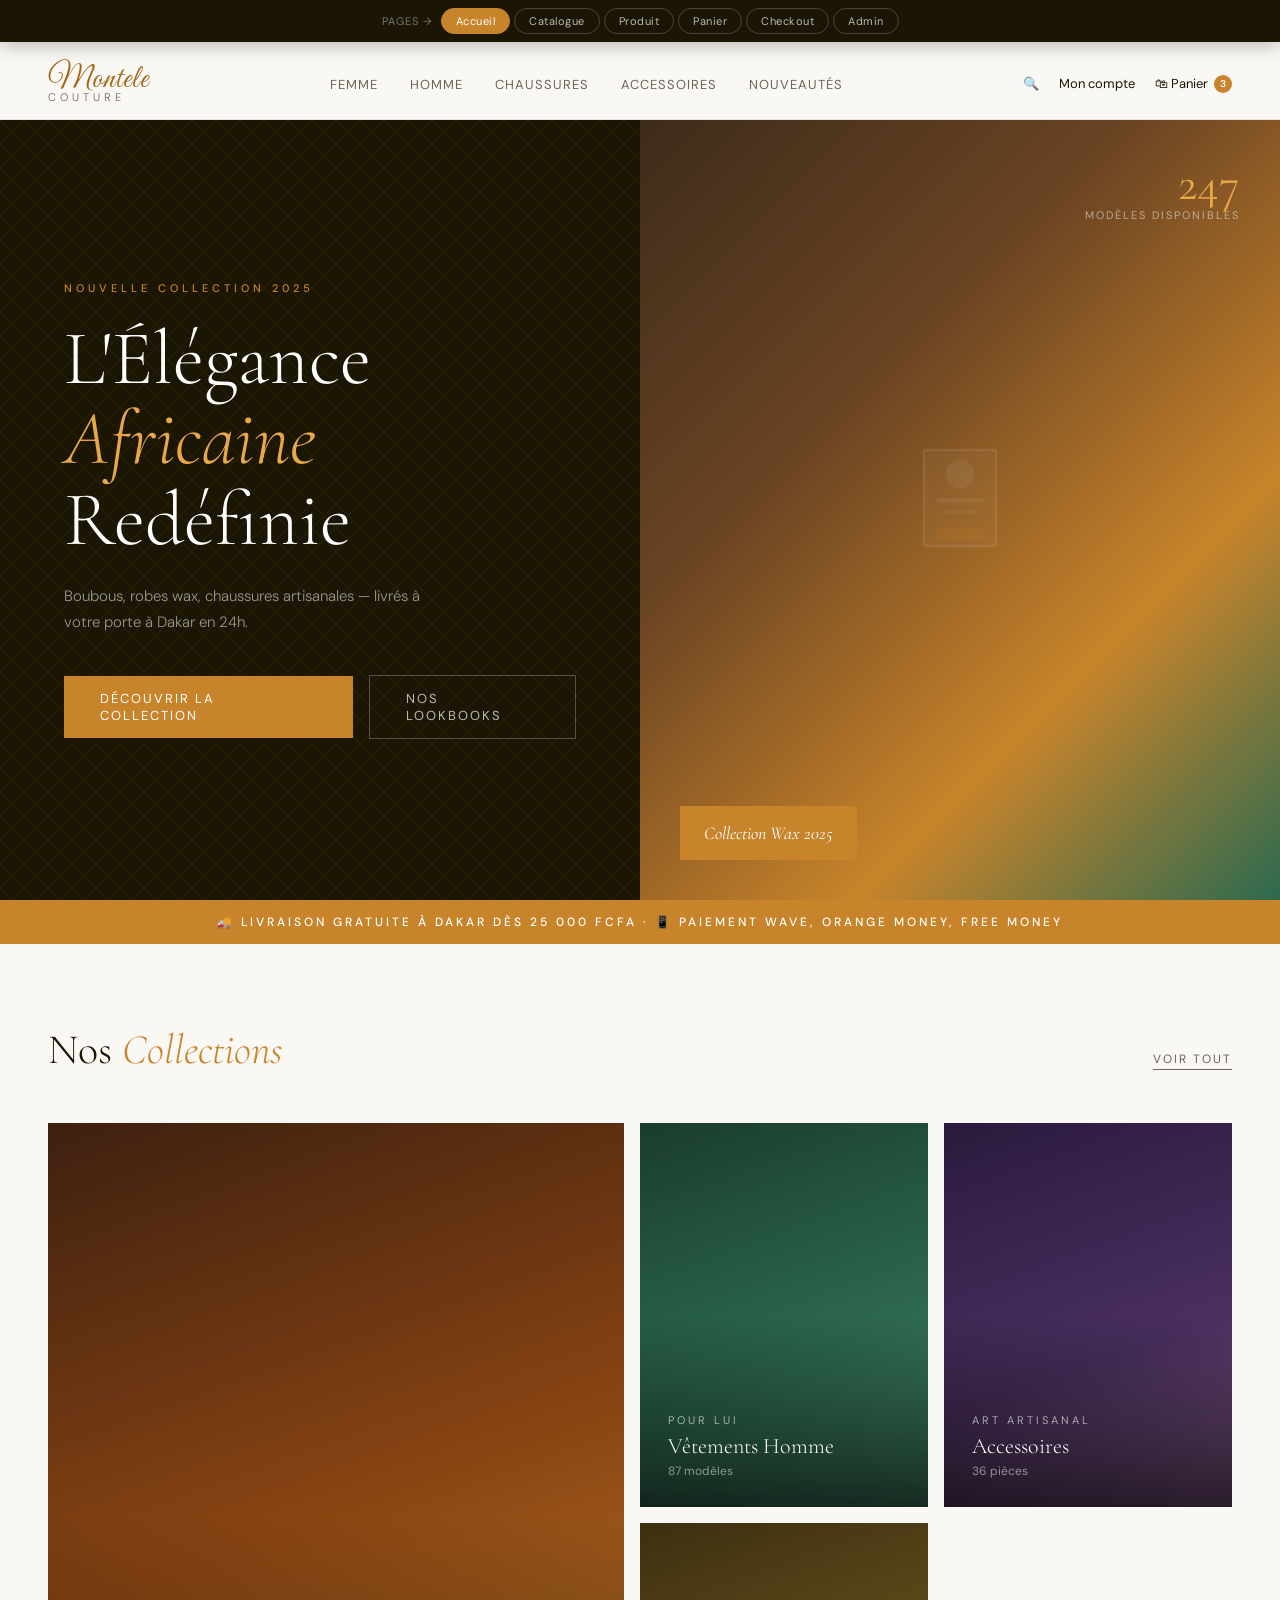
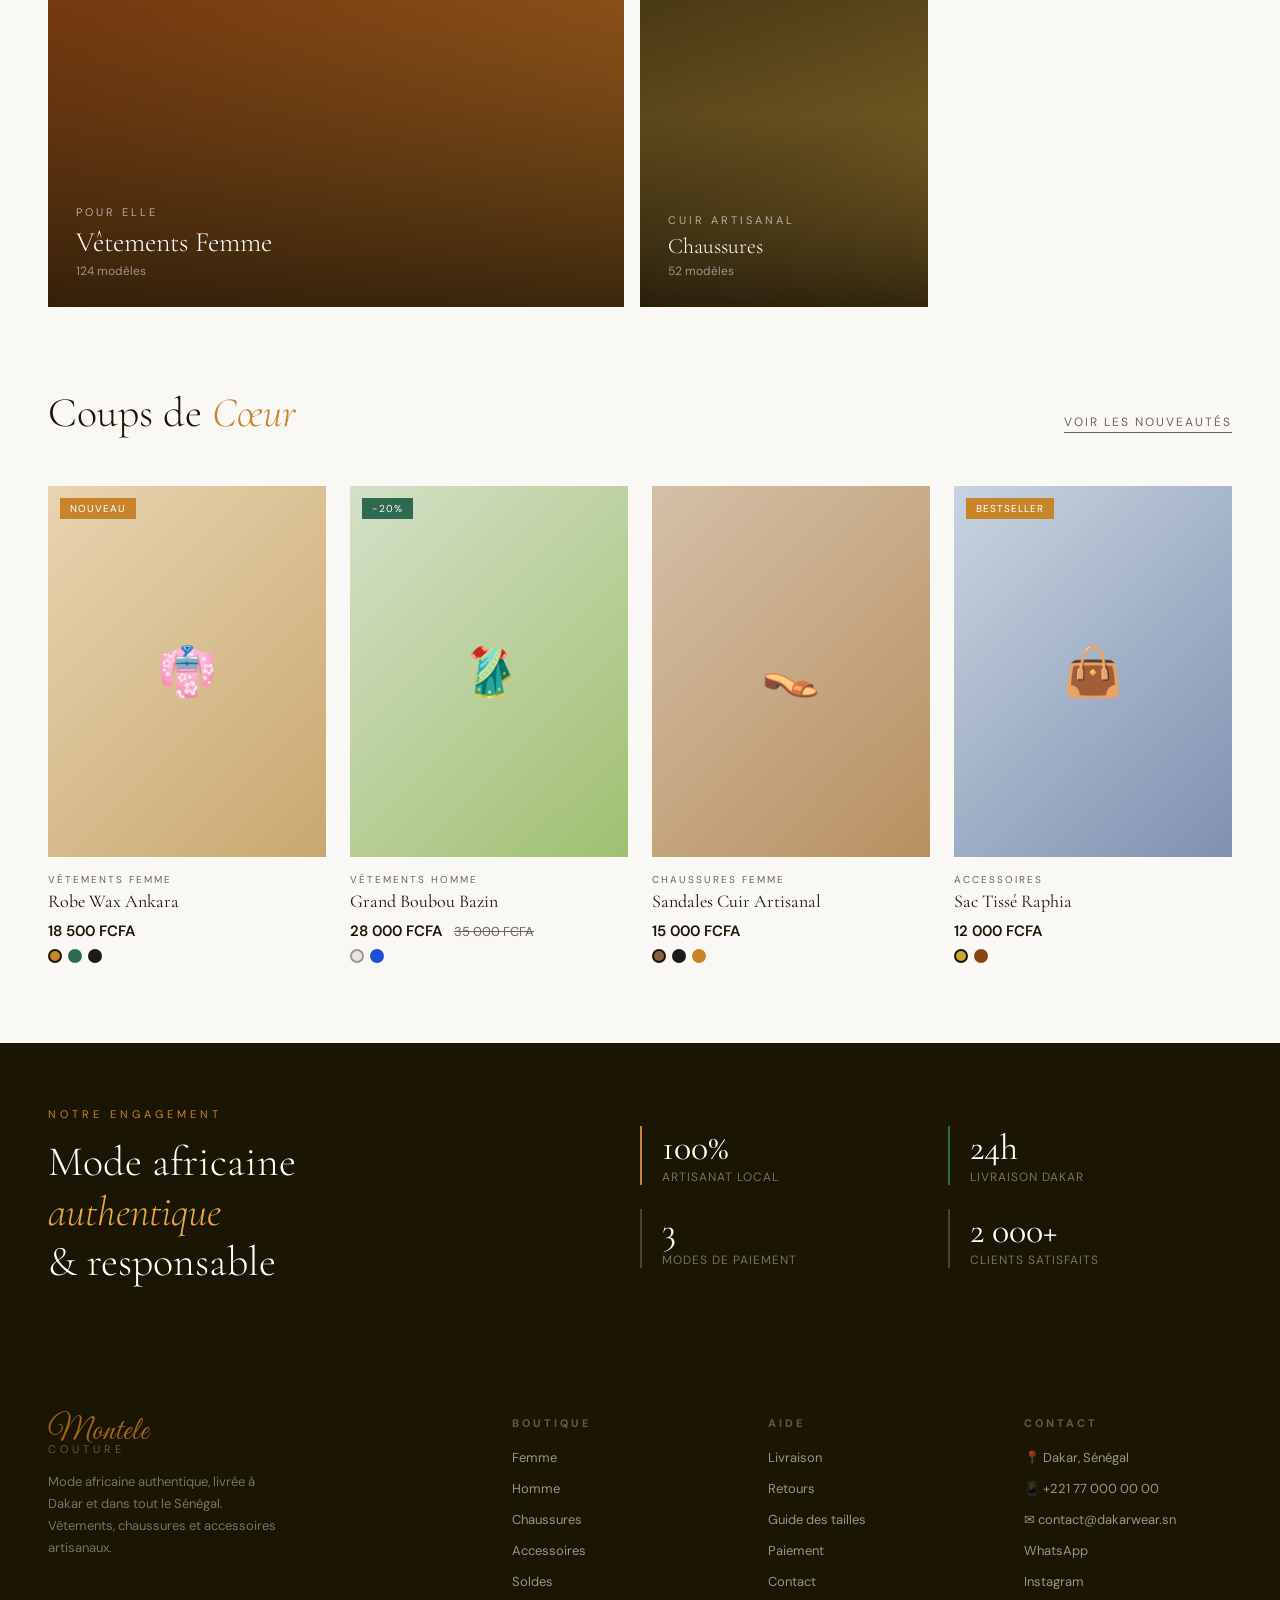
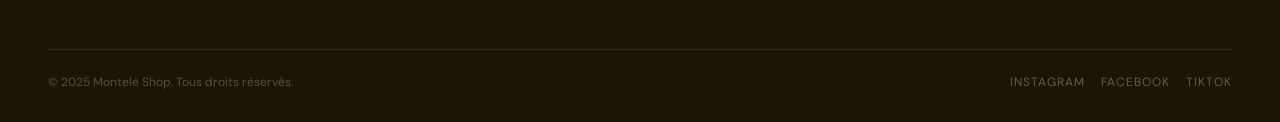
==== commit 98907219: "feat: logo Montele Shop avec police script" ====
--- a/mockup/index.html
+++ b/mockup/index.html
@@ -3,8 +3,8 @@
 <head>
 <meta charset="UTF-8">
 <meta name="viewport" content="width=device-width, initial-scale=1.0">
-<title>DAKAR WEAR — Mockup</title>
-<link href="https://fonts.googleapis.com/css2?family=Cormorant+Garamond:ital,wght@0,300;0,400;0,600;1,300;1,400&family=DM+Sans:wght@300;400;500;600&display=swap" rel="stylesheet">
+<title>Montele Shop — Mockup</title>
+<link href="https://fonts.googleapis.com/css2?family=Great+Vibes&family=Cormorant+Garamond:ital,wght@0,300;0,400;0,600;1,300;1,400&family=DM+Sans:wght@300;400;500;600&display=swap" rel="stylesheet">
 <style>
   /* ===================== RESET & ROOT ===================== */
   *, *::before, *::after { box-sizing: border-box; margin: 0; padding: 0; }
@@ -56,11 +56,11 @@
     padding: 0 48px; height: 72px;
   }
   .logo {
-    font-family: var(--font-display); font-size: 26px; font-weight: 300;
-    letter-spacing: 4px; color: var(--noir); text-transform: uppercase;
-    text-decoration: none;
-  }
-  .logo span { color: var(--ocre); }
+    font-family: 'Great Vibes', cursive; font-size: 32px; font-weight: 400;
+    color: var(--ocre-dark); text-decoration: none; letter-spacing: 1px;
+    line-height: 1;
+  }
+  .logo .logo-sub { font-family: var(--font-body); font-size: 11px; font-weight: 300; letter-spacing: 4px; text-transform: uppercase; color: var(--gris); display: block; margin-top: -4px; }
   .header-nav { display: flex; gap: 32px; list-style: none; }
   .header-nav a { font-size: 13px; color: var(--gris); text-decoration: none; letter-spacing: 1px; text-transform: uppercase; transition: color 0.2s; }
   .header-nav a:hover { color: var(--ocre); }
@@ -428,7 +428,7 @@
 <div class="page active" id="page-accueil">
 
   <header class="site-header">
-    <a href="#" class="logo">DAKAR<span>WEAR</span></a>
+    <a href="#" class="logo">Montele<span class="logo-sub">Couture</span></a>
     <ul class="header-nav">
       <li><a href="#">Femme</a></li>
       <li><a href="#">Homme</a></li>
@@ -624,7 +624,7 @@
   <footer>
     <div class="footer-grid">
       <div class="footer-brand">
-        <a href="#" class="logo">DAKAR<span>WEAR</span></a>
+        <a href="#" class="logo">Montele<span class="logo-sub">Couture</span></a>
         <p class="footer-desc">Mode africaine authentique, livrée à Dakar et dans tout le Sénégal. Vêtements, chaussures et accessoires artisanaux.</p>
       </div>
       <div class="footer-col">
@@ -659,7 +659,7 @@
       </div>
     </div>
     <div class="footer-bottom">
-      <p>© 2025 DAKARWEAR. Tous droits réservés.</p>
+      <p>© 2025 Montele Shop. Tous droits réservés.</p>
       <div class="social-links">
         <a href="#">Instagram</a>
         <a href="#">Facebook</a>
@@ -672,7 +672,7 @@
 <!-- ==================== PAGE CATALOGUE ==================== -->
 <div class="page" id="page-catalogue">
   <header class="site-header">
-    <a href="#" class="logo">DAKAR<span>WEAR</span></a>
+    <a href="#" class="logo">Montele<span class="logo-sub">Couture</span></a>
     <ul class="header-nav">
       <li><a href="#" style="color:var(--ocre);">Femme</a></li>
       <li><a href="#">Homme</a></li>
@@ -842,7 +842,7 @@
 <!-- ==================== PAGE PRODUIT ==================== -->
 <div class="page" id="page-produit">
   <header class="site-header">
-    <a href="#" class="logo">DAKAR<span>WEAR</span></a>
+    <a href="#" class="logo">Montele<span class="logo-sub">Couture</span></a>
     <ul class="header-nav">
       <li><a href="#">Femme</a></li><li><a href="#">Homme</a></li>
       <li><a href="#">Chaussures</a></li><li><a href="#">Accessoires</a></li>
@@ -931,7 +931,7 @@
 <!-- ==================== PAGE PANIER ==================== -->
 <div class="page" id="page-panier">
   <header class="site-header">
-    <a href="#" class="logo">DAKAR<span>WEAR</span></a>
+    <a href="#" class="logo">Montele<span class="logo-sub">Couture</span></a>
     <ul class="header-nav"><li><a href="#">Femme</a></li><li><a href="#">Homme</a></li><li><a href="#">Chaussures</a></li></ul>
     <div class="header-actions"><a href="#">Mon compte</a><a href="#">🛍 <span class="cart-badge">3</span></a></div>
   </header>
@@ -1028,7 +1028,7 @@
 <!-- ==================== PAGE CHECKOUT ==================== -->
 <div class="page" id="page-checkout">
   <header class="site-header">
-    <a href="#" class="logo">DAKAR<span>WEAR</span></a>
+    <a href="#" class="logo">Montele<span class="logo-sub">Couture</span></a>
     <div style="font-size:13px;color:var(--gris);">Paiement sécurisé 🔒</div>
   </header>
 
@@ -1194,7 +1194,7 @@
 <div class="page" id="page-admin">
   <div class="admin-layout">
     <div class="admin-sidebar">
-      <div class="admin-logo">DAKAR<span>WEAR</span></div>
+      <div class="admin-logo">Montele<span class="logo-sub">Couture</span></div>
       <div class="admin-nav-section">Principal</div>
       <a class="admin-nav-item active">📊 Tableau de bord</a>
       <a class="admin-nav-item">📦 Commandes <span style="background:var(--ocre);color:white;font-size:10px;padding:2px 6px;border-radius:8px;margin-left:auto;">12</span></a>
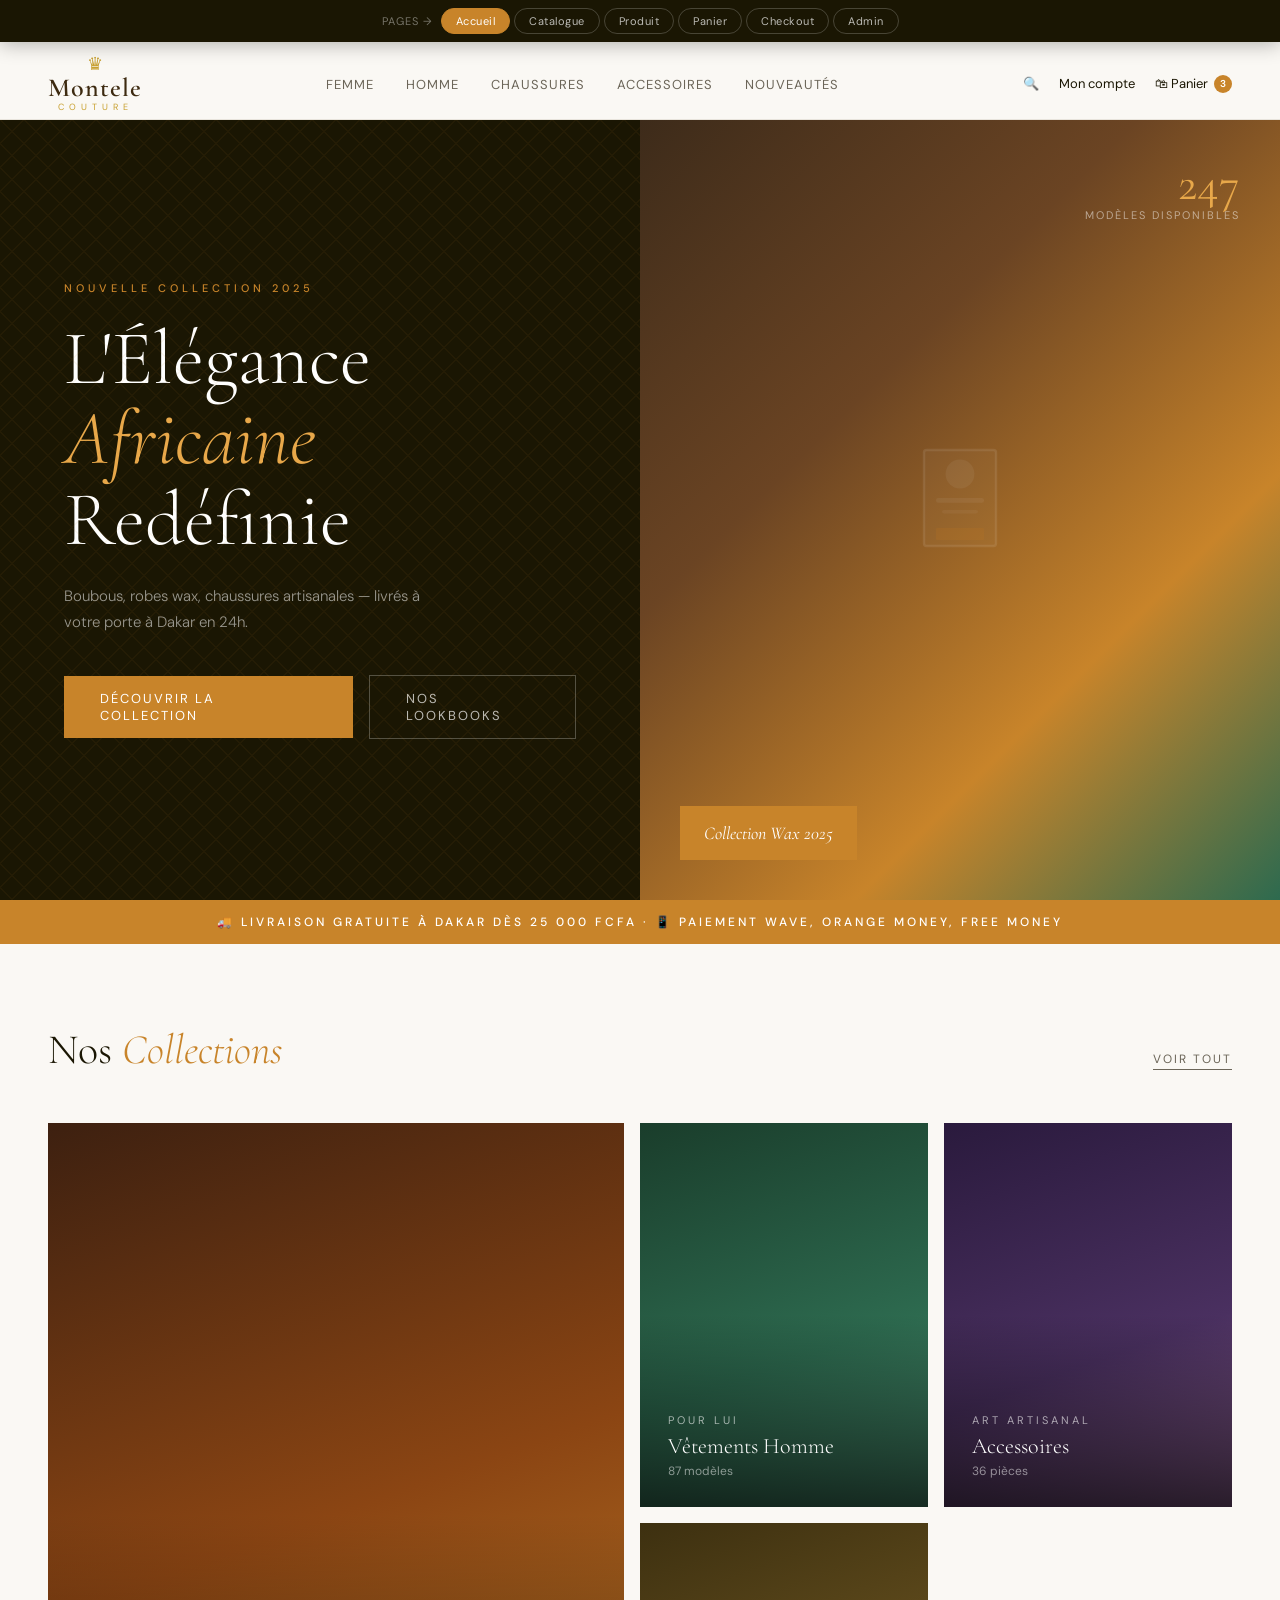
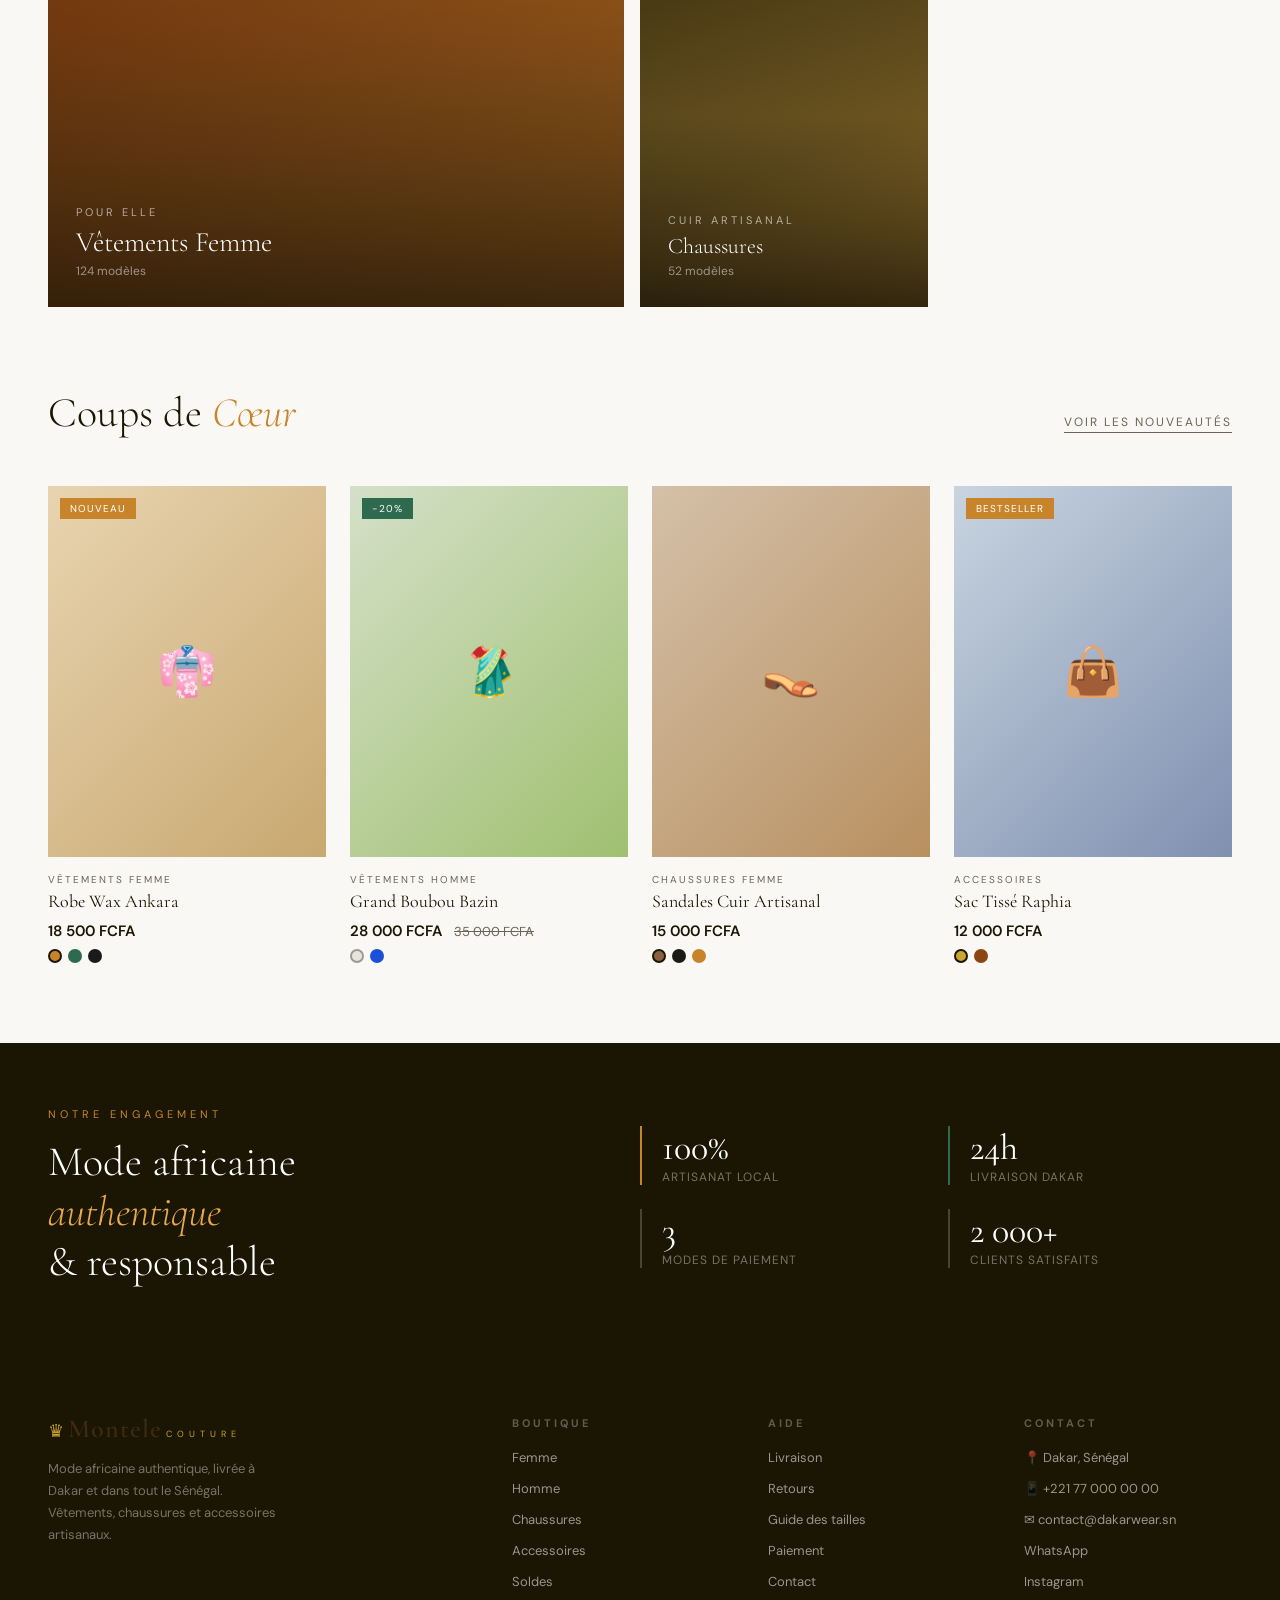
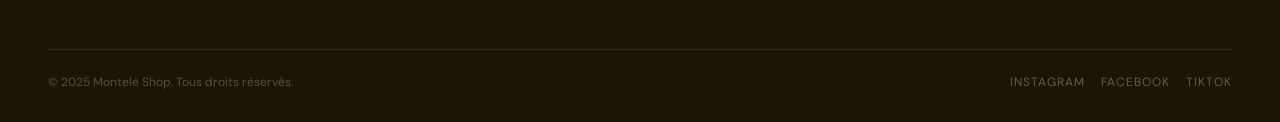
==== commit e520751c: "feat: logo Montele Couture avec couronne + responsive mobile - Remplace le logo texte script par une" ====
--- a/mockup/index.html
+++ b/mockup/index.html
@@ -56,11 +56,12 @@
     padding: 0 48px; height: 72px;
   }
   .logo {
-    font-family: 'Great Vibes', cursive; font-size: 32px; font-weight: 400;
-    color: var(--ocre-dark); text-decoration: none; letter-spacing: 1px;
-    line-height: 1;
-  }
-  .logo .logo-sub { font-family: var(--font-body); font-size: 11px; font-weight: 300; letter-spacing: 4px; text-transform: uppercase; color: var(--gris); display: block; margin-top: -4px; }
+    text-decoration: none; display: flex; flex-direction: column;
+    align-items: center; line-height: 1; gap: 2px;
+  }
+  .logo-crown { color: #C8A030; font-size: 18px; line-height: 1; }
+  .logo-name { font-family: 'Cormorant Garamond', serif; font-size: 26px; font-weight: 600; color: #3D2A10; letter-spacing: 1px; line-height: 1; }
+  .logo-sub { font-family: 'DM Sans', sans-serif; font-size: 9px; font-weight: 400; letter-spacing: 5px; text-transform: uppercase; color: #C8A030; }
   .header-nav { display: flex; gap: 32px; list-style: none; }
   .header-nav a { font-size: 13px; color: var(--gris); text-decoration: none; letter-spacing: 1px; text-transform: uppercase; transition: color 0.2s; }
   .header-nav a:hover { color: var(--ocre); }
@@ -409,6 +410,104 @@
   /* ===================== ANIMATIONS ===================== */
   @keyframes fadeIn { from { opacity: 0; transform: translateY(12px); } to { opacity: 1; transform: translateY(0); } }
   .page.active > * { animation: fadeIn 0.3s ease forwards; }
+
+  /* ===================== MOBILE RESPONSIVE ===================== */
+  @media (max-width: 768px) {
+
+    /* Header */
+    .site-header { padding: 0 16px; height: 60px; }
+    .header-nav { display: none; }
+    .header-actions { gap: 12px; }
+    .header-actions a { font-size: 12px; }
+
+    /* Page nav mockup */
+    .page-nav { flex-wrap: wrap; gap: 4px; padding: 6px 8px; }
+    .page-nav span { display: none; }
+    .nav-btn { padding: 4px 10px; font-size: 10px; }
+
+    /* Hero */
+    .hero { grid-template-columns: 1fr; height: auto; min-height: unset; }
+    .hero-left { padding: 48px 24px; }
+    .hero-title { font-size: 38px; }
+    .hero-right { height: 220px; }
+    .hero-stat { top: 16px; right: 16px; }
+    .hero-stat-num { font-size: 32px; }
+    .hero-badge { bottom: 16px; left: 16px; font-size: 14px; padding: 10px 16px; }
+    .hero-cta-group { flex-direction: column; gap: 12px; }
+    .btn-primary, .btn-outline { text-align: center; padding: 14px 24px; }
+
+    /* Strip */
+    .strip { font-size: 10px; padding: 10px 8px; }
+
+    /* Sections */
+    .section { padding: 40px 16px; }
+    .section-header { flex-direction: column; gap: 12px; align-items: flex-start; }
+    .section-title { font-size: 28px; }
+
+    /* Categories */
+    .cat-grid { grid-template-columns: 1fr 1fr; }
+    .cat-card:first-child { grid-column: span 2; aspect-ratio: 16/7; }
+    .cat-name { font-size: 18px !important; }
+
+    /* Products */
+    .product-grid { grid-template-columns: 1fr 1fr; gap: 12px; }
+    .product-grid-3 { grid-template-columns: 1fr 1fr; }
+    .product-name { font-size: 14px; }
+    .product-price { font-size: 13px; }
+
+    /* Brand stats section */
+    .brand-section-grid { grid-template-columns: 1fr !important; gap: 32px; }
+    .brand-stats-grid { grid-template-columns: 1fr 1fr !important; }
+
+    /* Footer */
+    .footer-grid { grid-template-columns: 1fr 1fr; gap: 24px; }
+    .footer-desc { max-width: 100%; }
+
+    /* Shop layout */
+    .shop-layout { grid-template-columns: 1fr; padding: 16px; gap: 20px; }
+    .sidebar { display: none; }
+
+    /* Product detail */
+    .product-detail { grid-template-columns: 1fr; }
+    .product-info { padding: 24px 16px; }
+    .product-detail-name { font-size: 28px; }
+    .gallery-thumbs { padding: 8px 16px; }
+    .gallery-thumb { width: 56px; height: 70px; }
+
+    /* Cart */
+    .cart-layout { grid-template-columns: 1fr; padding: 16px; gap: 24px; }
+    .cart-title { font-size: 26px; }
+    .cart-item { grid-template-columns: 80px 1fr auto; gap: 12px; }
+    .cart-summary { position: static; }
+
+    /* Checkout */
+    .checkout-layout { grid-template-columns: 1fr; }
+    .checkout-form-side { padding: 24px 16px; border-right: none; border-bottom: 1px solid var(--gris-light); }
+    .checkout-summary-side { padding: 24px 16px; }
+    .form-row { grid-template-columns: 1fr; }
+    .checkout-steps { gap: 0; }
+    .step-label { display: none; }
+
+    /* Admin */
+    .admin-layout { grid-template-columns: 1fr; }
+    .admin-sidebar { display: none; }
+    .admin-content { padding: 16px; }
+    .stats-grid { grid-template-columns: 1fr 1fr; gap: 10px; }
+    .stat-value { font-size: 22px; }
+    table { font-size: 12px; }
+    th, td { padding: 10px 12px; }
+  }
+
+  @media (max-width: 480px) {
+    .hero-title { font-size: 30px; }
+    .product-grid, .product-grid-3 { grid-template-columns: 1fr 1fr; gap: 10px; }
+    .cat-grid { grid-template-columns: 1fr; }
+    .cat-card:first-child { grid-column: span 1; }
+    .footer-grid { grid-template-columns: 1fr; }
+    .stats-grid { grid-template-columns: 1fr 1fr; }
+    .cart-item { grid-template-columns: 64px 1fr; }
+    .cart-item-price-col { display: none; }
+  }
 </style>
 </head>
 <body>
@@ -428,7 +527,11 @@
 <div class="page active" id="page-accueil">
 
   <header class="site-header">
-    <a href="#" class="logo">Montele<span class="logo-sub">Couture</span></a>
+    <a href="#" class="logo">
+  <span class="logo-crown">♛</span>
+  <span class="logo-name">Montele</span>
+  <span class="logo-sub">Couture</span>
+</a>
     <ul class="header-nav">
       <li><a href="#">Femme</a></li>
       <li><a href="#">Homme</a></li>
@@ -596,12 +699,12 @@
   </section>
 
   <!-- BRAND STRIP -->
-  <section style="background:var(--noir);padding:64px 48px;display:grid;grid-template-columns:1fr 1fr;gap:0;align-items:center;">
+  <section class="brand-section-grid" style="background:var(--noir);padding:64px 48px;display:grid;grid-template-columns:1fr 1fr;gap:0;align-items:center;">
     <div>
       <p style="font-size:11px;letter-spacing:4px;color:var(--ocre);text-transform:uppercase;margin-bottom:16px;">Notre engagement</p>
       <h2 style="font-family:var(--font-display);font-size:42px;font-weight:300;color:white;line-height:1.2;">Mode africaine<br><em style="font-style:italic;color:var(--ocre-light);">authentique</em><br>& responsable</h2>
     </div>
-    <div style="display:grid;grid-template-columns:1fr 1fr;gap:24px;">
+    <div class="brand-stats-grid" style="display:grid;grid-template-columns:1fr 1fr;gap:24px;">
       <div style="border-left:2px solid var(--ocre);padding-left:20px;">
         <div style="font-family:var(--font-display);font-size:36px;color:white;">100%</div>
         <div style="font-size:12px;color:rgba(255,255,255,0.4);letter-spacing:1px;text-transform:uppercase;">Artisanat local</div>
@@ -624,7 +727,11 @@
   <footer>
     <div class="footer-grid">
       <div class="footer-brand">
-        <a href="#" class="logo">Montele<span class="logo-sub">Couture</span></a>
+        <a href="#" class="logo">
+  <span class="logo-crown">♛</span>
+  <span class="logo-name">Montele</span>
+  <span class="logo-sub">Couture</span>
+</a>
         <p class="footer-desc">Mode africaine authentique, livrée à Dakar et dans tout le Sénégal. Vêtements, chaussures et accessoires artisanaux.</p>
       </div>
       <div class="footer-col">
@@ -672,7 +779,11 @@
 <!-- ==================== PAGE CATALOGUE ==================== -->
 <div class="page" id="page-catalogue">
   <header class="site-header">
-    <a href="#" class="logo">Montele<span class="logo-sub">Couture</span></a>
+    <a href="#" class="logo">
+  <span class="logo-crown">♛</span>
+  <span class="logo-name">Montele</span>
+  <span class="logo-sub">Couture</span>
+</a>
     <ul class="header-nav">
       <li><a href="#" style="color:var(--ocre);">Femme</a></li>
       <li><a href="#">Homme</a></li>
@@ -842,7 +953,11 @@
 <!-- ==================== PAGE PRODUIT ==================== -->
 <div class="page" id="page-produit">
   <header class="site-header">
-    <a href="#" class="logo">Montele<span class="logo-sub">Couture</span></a>
+    <a href="#" class="logo">
+  <span class="logo-crown">♛</span>
+  <span class="logo-name">Montele</span>
+  <span class="logo-sub">Couture</span>
+</a>
     <ul class="header-nav">
       <li><a href="#">Femme</a></li><li><a href="#">Homme</a></li>
       <li><a href="#">Chaussures</a></li><li><a href="#">Accessoires</a></li>
@@ -931,7 +1046,11 @@
 <!-- ==================== PAGE PANIER ==================== -->
 <div class="page" id="page-panier">
   <header class="site-header">
-    <a href="#" class="logo">Montele<span class="logo-sub">Couture</span></a>
+    <a href="#" class="logo">
+  <span class="logo-crown">♛</span>
+  <span class="logo-name">Montele</span>
+  <span class="logo-sub">Couture</span>
+</a>
     <ul class="header-nav"><li><a href="#">Femme</a></li><li><a href="#">Homme</a></li><li><a href="#">Chaussures</a></li></ul>
     <div class="header-actions"><a href="#">Mon compte</a><a href="#">🛍 <span class="cart-badge">3</span></a></div>
   </header>
@@ -1028,7 +1147,11 @@
 <!-- ==================== PAGE CHECKOUT ==================== -->
 <div class="page" id="page-checkout">
   <header class="site-header">
-    <a href="#" class="logo">Montele<span class="logo-sub">Couture</span></a>
+    <a href="#" class="logo">
+  <span class="logo-crown">♛</span>
+  <span class="logo-name">Montele</span>
+  <span class="logo-sub">Couture</span>
+</a>
     <div style="font-size:13px;color:var(--gris);">Paiement sécurisé 🔒</div>
   </header>
 
